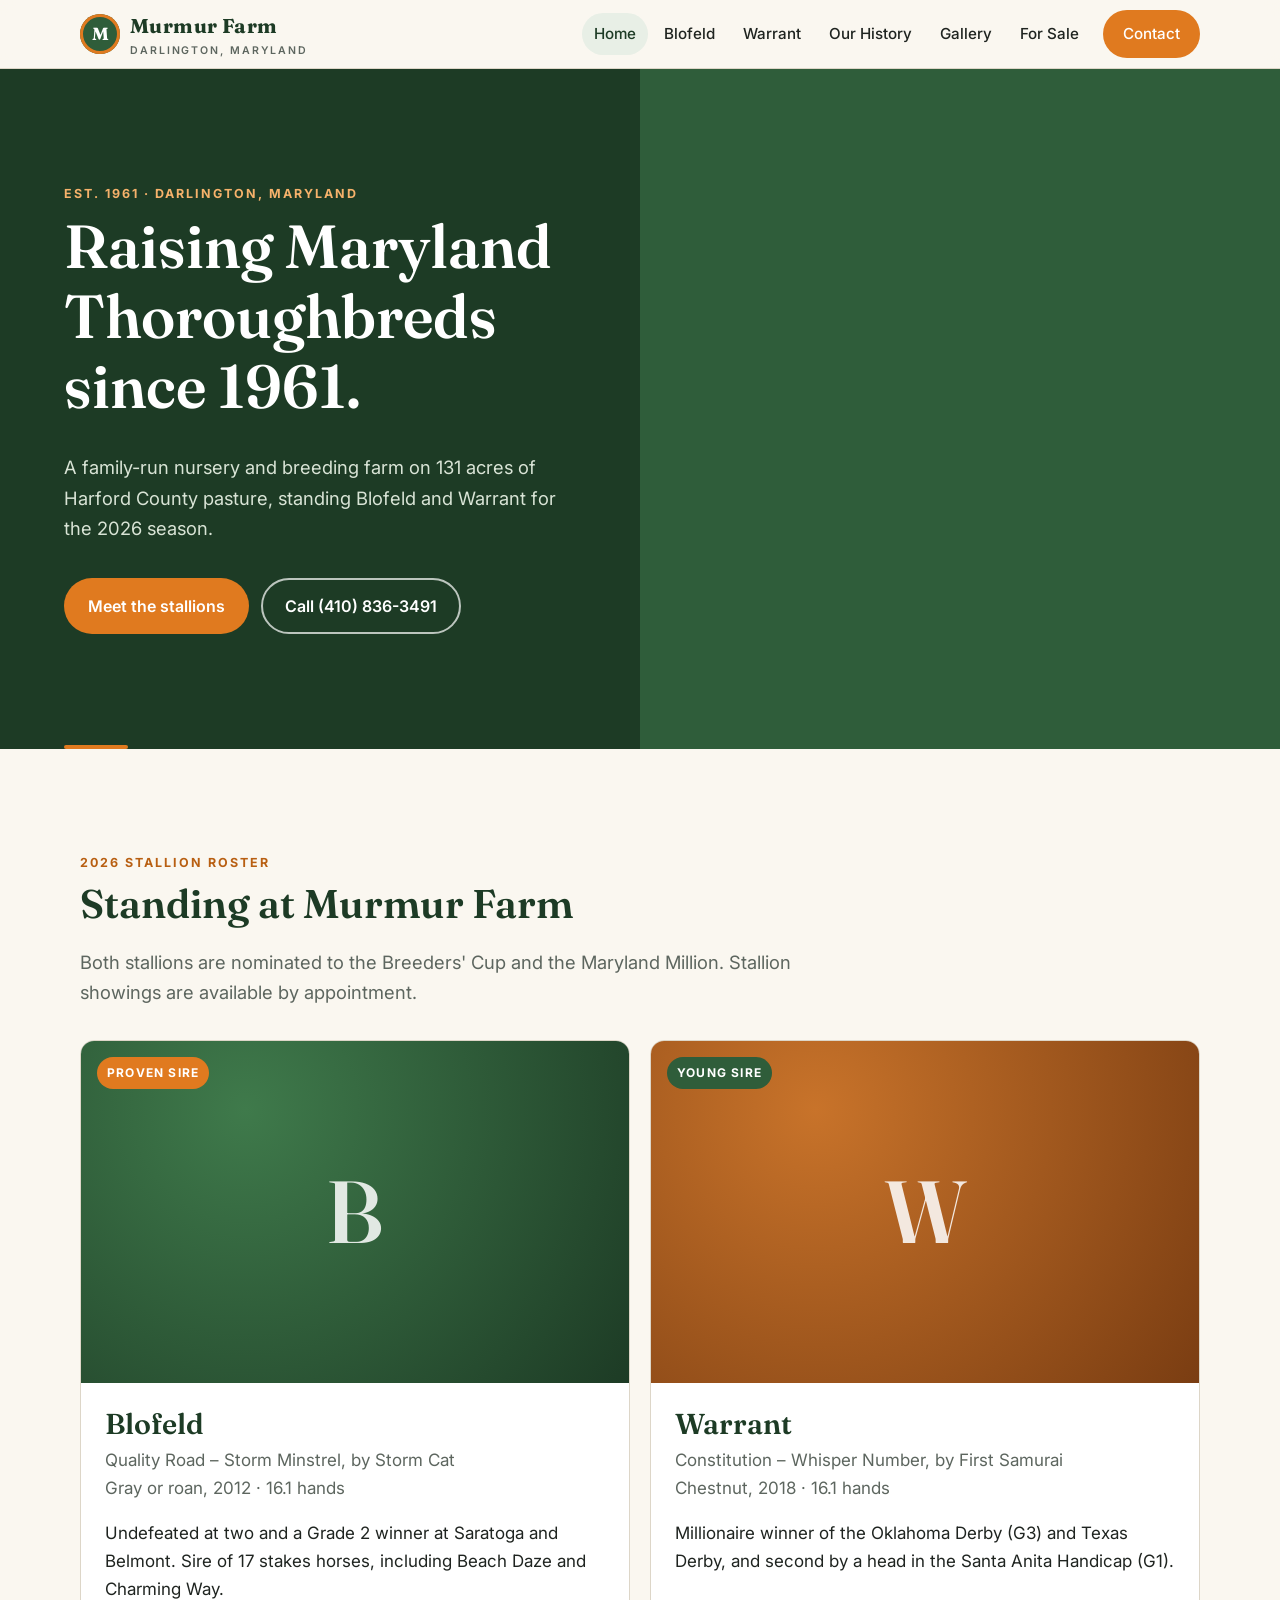
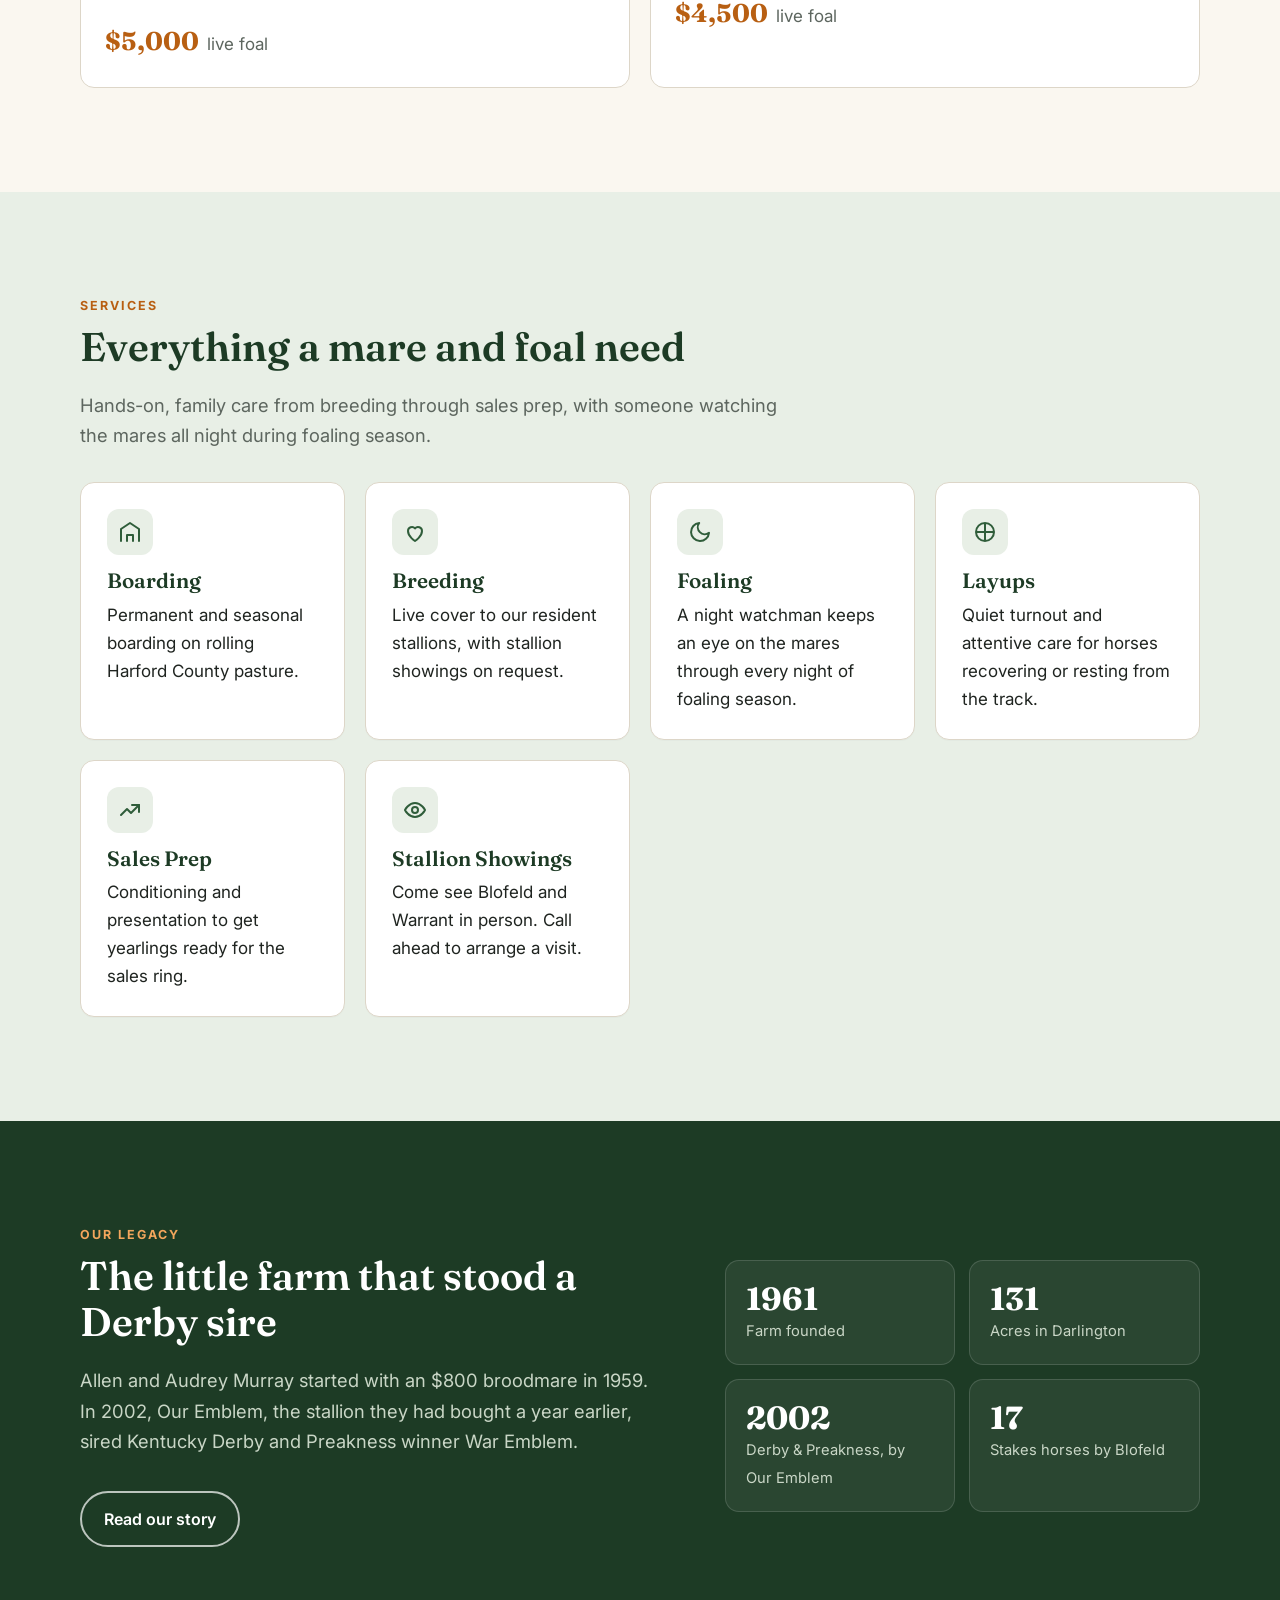
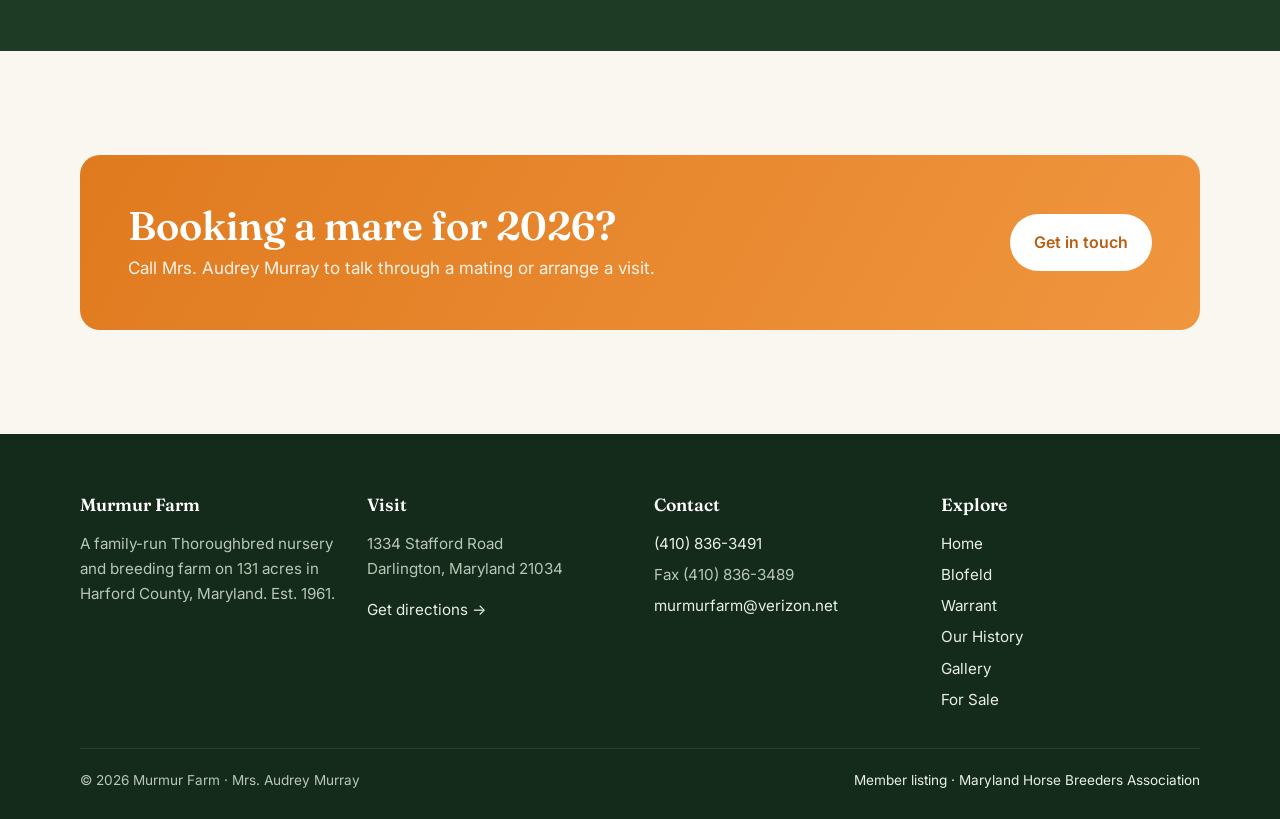
==== index.html @ 0f4439a6 "Move hero text off the photo for readability Photo and headline now sit side by side on desktop and " ====
<!doctype html>
<html lang="en">
<head>
  <meta charset="utf-8">
  <meta name="viewport" content="width=device-width, initial-scale=1">
  <title>Murmur Farm · Thoroughbred Breeding in Darlington, Maryland</title>
  <meta name="description" content="Murmur Farm is a family-run Thoroughbred nursery and breeding farm on 131 acres in Darlington, Maryland, standing Blofeld and Warrant for 2026.">
  <meta name="theme-color" content="#1d3b25">
  <link rel="preconnect" href="https://fonts.googleapis.com">
  <link rel="preconnect" href="https://fonts.gstatic.com" crossorigin>
  <link href="https://fonts.googleapis.com/css2?family=Fraunces:opsz,wght@9..144,500;9..144,600;9..144,700&family=Inter:wght@400;500;600;700&display=swap" rel="stylesheet">
  <link rel="stylesheet" href="assets/styles.css">
</head>
<body>
<header id="site-header"></header>

<main>
  <section class="hero">
    <div class="hero-media">
      <img class="hero-img" src="https://murmurfarm.com/Sign.jpg" alt="The Murmur Farm sign at the entrance on Stafford Road" onerror="this.remove()">
    </div>
    <div class="hero-text">
      <span class="eyebrow">Est. 1961 · Darlington, Maryland</span>
      <h1>Raising Maryland Thoroughbreds since 1961.</h1>
      <p>A family-run nursery and breeding farm on 131 acres of Harford County pasture, standing Blofeld and Warrant for the 2026 season.</p>
      <div class="btn-row mt-1">
        <a class="btn btn-primary" href="#stallions">Meet the stallions</a>
        <a class="btn btn-light" href="tel:+14108363491">Call (410) 836-3491</a>
      </div>
    </div>
  </section>

  <section class="section" id="stallions">
    <div class="wrap">
      <span class="eyebrow">2026 Stallion Roster</span>
      <h2>Standing at Murmur Farm</h2>
      <p class="lead">Both stallions are nominated to the Breeders' Cup and the Maryland Million. Stallion showings are available by appointment.</p>
      <div class="grid grid-2 mt-2">
        <a class="stallion-card reveal" href="blofeld.html">
          <div class="stallion-visual"><span class="tag">Proven sire</span><span class="initial">B</span></div>
          <div class="stallion-body">
            <h3>Blofeld</h3>
            <p class="pedigree">Quality Road – Storm Minstrel, by Storm Cat<br>Gray or roan, 2012 · 16.1 hands</p>
            <p>Undefeated at two and a Grade 2 winner at Saratoga and Belmont. Sire of 17 stakes horses, including Beach Daze and Charming Way.</p>
            <div class="fee"><strong>$5,000</strong><span class="muted">live foal</span></div>
          </div>
        </a>
        <a class="stallion-card reveal" href="warrant.html">
          <div class="stallion-visual chestnut"><span class="tag">Young sire</span><span class="initial">W</span></div>
          <div class="stallion-body">
            <h3>Warrant</h3>
            <p class="pedigree">Constitution – Whisper Number, by First Samurai<br>Chestnut, 2018 · 16.1 hands</p>
            <p>Millionaire winner of the Oklahoma Derby (G3) and Texas Derby, and second by a head in the Santa Anita Handicap (G1).</p>
            <div class="fee"><strong>$4,500</strong><span class="muted">live foal</span></div>
          </div>
        </a>
      </div>
    </div>
  </section>

  <section class="section alt">
    <div class="wrap">
      <span class="eyebrow">Services</span>
      <h2>Everything a mare and foal need</h2>
      <p class="lead">Hands-on, family care from breeding through sales prep, with someone watching the mares all night during foaling season.</p>
      <div class="grid grid-3 mt-2">
        <div class="card reveal">
          <div class="icon"><svg viewBox="0 0 24 24" fill="none" stroke="currentColor" stroke-width="2" stroke-linecap="round" stroke-linejoin="round"><path d="M3 21V9l9-6 9 6v12"/><path d="M9 21v-6h6v6"/></svg></div>
          <h3>Boarding</h3><p>Permanent and seasonal boarding on rolling Harford County pasture.</p>
        </div>
        <div class="card reveal">
          <div class="icon"><svg viewBox="0 0 24 24" fill="none" stroke="currentColor" stroke-width="2" stroke-linecap="round" stroke-linejoin="round"><path d="M12 21s-7-4.4-7-10a4 4 0 0 1 7-2.6A4 4 0 0 1 19 11c0 5.6-7 10-7 10z"/></svg></div>
          <h3>Breeding</h3><p>Live cover to our resident stallions, with stallion showings on request.</p>
        </div>
        <div class="card reveal">
          <div class="icon"><svg viewBox="0 0 24 24" fill="none" stroke="currentColor" stroke-width="2" stroke-linecap="round" stroke-linejoin="round"><path d="M21 12.8A9 9 0 1 1 11.2 3a7 7 0 0 0 9.8 9.8z"/></svg></div>
          <h3>Foaling</h3><p>A night watchman keeps an eye on the mares through every night of foaling season.</p>
        </div>
        <div class="card reveal">
          <div class="icon"><svg viewBox="0 0 24 24" fill="none" stroke="currentColor" stroke-width="2" stroke-linecap="round" stroke-linejoin="round"><path d="M4 12h16"/><path d="M12 4v16"/><circle cx="12" cy="12" r="9"/></svg></div>
          <h3>Layups</h3><p>Quiet turnout and attentive care for horses recovering or resting from the track.</p>
        </div>
        <div class="card reveal">
          <div class="icon"><svg viewBox="0 0 24 24" fill="none" stroke="currentColor" stroke-width="2" stroke-linecap="round" stroke-linejoin="round"><path d="M3 17l6-6 4 4 8-8"/><path d="M14 7h7v7"/></svg></div>
          <h3>Sales Prep</h3><p>Conditioning and presentation to get yearlings ready for the sales ring.</p>
        </div>
        <div class="card reveal">
          <div class="icon"><svg viewBox="0 0 24 24" fill="none" stroke="currentColor" stroke-width="2" stroke-linecap="round" stroke-linejoin="round"><path d="M2 12s3.5-7 10-7 10 7 10 7-3.5 7-10 7S2 12 2 12z"/><circle cx="12" cy="12" r="3"/></svg></div>
          <h3>Stallion Showings</h3><p>Come see Blofeld and Warrant in person. Call ahead to arrange a visit.</p>
        </div>
      </div>
    </div>
  </section>

  <section class="section dark">
    <div class="wrap split">
      <div>
        <span class="eyebrow">Our Legacy</span>
        <h2>The little farm that stood a Derby sire</h2>
        <p class="lead">Allen and Audrey Murray started with an $800 broodmare in 1959. In 2002, Our Emblem, the stallion they had bought a year earlier, sired Kentucky Derby and Preakness winner War Emblem.</p>
        <a class="btn btn-light mt-1" href="history.html">Read our story</a>
      </div>
      <div class="stats">
        <div class="stat"><strong>1961</strong><span>Farm founded</span></div>
        <div class="stat"><strong>131</strong><span>Acres in Darlington</span></div>
        <div class="stat"><strong>2002</strong><span>Derby &amp; Preakness, by Our Emblem</span></div>
        <div class="stat"><strong>17</strong><span>Stakes horses by Blofeld</span></div>
      </div>
    </div>
  </section>

  <section class="section">
    <div class="wrap">
      <div class="cta">
        <div>
          <h2>Booking a mare for 2026?</h2>
          <p>Call Mrs. Audrey Murray to talk through a mating or arrange a visit.</p>
        </div>
        <a class="btn" href="contact.html">Get in touch</a>
      </div>
    </div>
  </section>
</main>

<footer id="site-footer"></footer>
<script src="assets/site.js"></script>
</body>
</html>
---- assets/styles.css ----
/* Murmur Farm — brand tokens. Adjust these two to match the logo exactly. */
:root {
  --green: #2f5d3a;
  --green-deep: #1d3b25;
  --green-soft: #e8efe6;
  --orange: #e07a1f;
  --orange-deep: #b85f12;
  --cream: #faf7f0;
  --ink: #1f2420;
  --muted: #5d665f;
  --line: #ddd6c8;
  --card: #ffffff;
  --radius: 14px;
  --shadow: 0 10px 30px rgba(29, 59, 37, 0.10);
  --serif: "Fraunces", Georgia, "Times New Roman", serif;
  --sans: "Inter", system-ui, -apple-system, "Segoe UI", Roboto, sans-serif;
}

*, *::before, *::after { box-sizing: border-box; }
html { scroll-behavior: smooth; -webkit-text-size-adjust: 100%; }
body {
  margin: 0;
  font-family: var(--sans);
  color: var(--ink);
  background: var(--cream);
  line-height: 1.65;
  font-size: 17px;
}
img { max-width: 100%; display: block; }
a { color: var(--green); }
a:hover { color: var(--orange-deep); }
h1, h2, h3 { font-family: var(--serif); line-height: 1.15; color: var(--green-deep); margin: 0 0 .5em; font-weight: 600; }
h1 { font-size: clamp(2.2rem, 6vw, 3.8rem); }
h2 { font-size: clamp(1.7rem, 4vw, 2.5rem); }
h3 { font-size: 1.3rem; }
p { margin: 0 0 1em; }

.wrap { width: min(1120px, 100% - 32px); margin-inline: auto; }
.eyebrow {
  font-size: .78rem; letter-spacing: .16em; text-transform: uppercase;
  color: var(--orange-deep); font-weight: 700; margin-bottom: .6em; display: block;
}
.section { padding: clamp(56px, 9vw, 104px) 0; }
.section.alt { background: var(--green-soft); }
.section.dark { background: var(--green-deep); color: #eef3ec; }
.section.dark h2, .section.dark h3 { color: #fff; }
.section.dark .eyebrow { color: #f3a65c; }
.lead { font-size: 1.15rem; color: var(--muted); max-width: 60ch; }
.section.dark .lead { color: #c9d6c6; }

/* Header */
.site-header {
  position: sticky; top: 0; z-index: 50;
  background: rgba(250, 247, 240, .94);
  backdrop-filter: blur(8px); -webkit-backdrop-filter: blur(8px);
  border-bottom: 1px solid var(--line);
}
.site-header .wrap { display: flex; align-items: center; justify-content: space-between; height: 68px; }
.brand { display: flex; align-items: center; gap: 10px; text-decoration: none; color: var(--green-deep); }
.brand-mark {
  width: 40px; height: 40px; border-radius: 50%;
  background: var(--green); color: #fff; display: grid; place-items: center;
  font-family: var(--serif); font-weight: 700; font-size: 1.1rem;
  box-shadow: inset 0 0 0 3px var(--orange);
}
.brand-name { font-family: var(--serif); font-weight: 700; font-size: 1.25rem; letter-spacing: .02em; }
.brand-name small { display: block; font-family: var(--sans); font-size: .66rem; letter-spacing: .18em; text-transform: uppercase; color: var(--muted); font-weight: 600; }
.nav { display: flex; gap: 4px; align-items: center; }
.nav a {
  text-decoration: none; color: var(--ink); font-weight: 500; font-size: .95rem;
  padding: 8px 12px; border-radius: 999px;
}
.nav a:hover { background: var(--green-soft); color: var(--green-deep); }
.nav a[aria-current="page"] { color: var(--green-deep); background: var(--green-soft); }
.nav .btn { margin-left: 8px; }
.menu-toggle {
  display: none; background: none; border: 1px solid var(--line); border-radius: 10px;
  width: 44px; height: 44px; cursor: pointer; color: var(--green-deep);
}
.menu-toggle svg { width: 22px; height: 22px; }

@media (max-width: 900px) {
  .menu-toggle { display: grid; place-items: center; }
  .nav {
    position: fixed; inset: 68px 0 auto 0; flex-direction: column; align-items: stretch;
    background: var(--cream); padding: 12px 16px 24px; gap: 2px;
    border-bottom: 1px solid var(--line); box-shadow: var(--shadow);
    transform: translateY(-120%); transition: transform .25s ease; visibility: hidden;
  }
  .nav.open { transform: none; visibility: visible; }
  .nav a { padding: 14px 12px; border-radius: 10px; font-size: 1.05rem; }
  .nav .btn { margin: 10px 0 0; text-align: center; }
}

/* Buttons */
.btn {
  display: inline-flex; align-items: center; justify-content: center; gap: 8px;
  padding: 13px 22px; border-radius: 999px; font-weight: 600; text-decoration: none;
  border: 2px solid transparent; transition: transform .15s ease, background .15s ease;
  font-size: 1rem; min-height: 48px;
}
.btn:hover { transform: translateY(-1px); }
.btn-primary { background: var(--orange); color: #fff; }
.btn-primary:hover { background: var(--orange-deep); color: #fff; }
.btn-ghost { border-color: currentColor; color: var(--green-deep); }
.btn-light { border-color: rgba(255,255,255,.7); color: #fff; }
.btn-light:hover { background: rgba(255,255,255,.12); color: #fff; }
.nav .btn-primary { color: #fff; padding: 9px 18px; min-height: 0; }
.btn-row { display: flex; flex-wrap: wrap; gap: 12px; }

/* Hero */
/* Photo and text sit side by side on desktop, stacked on phones,
   so the words never sit on top of the picture. */
.hero {
  color: #fff; background: var(--green-deep);
  display: grid; grid-template-columns: 1fr 1fr; min-height: min(78vh, 680px);
}
.hero-media { position: relative; overflow: hidden; background: var(--green); order: 2; }
.hero-img { position: absolute; inset: 0; width: 100%; height: 100%; object-fit: cover; object-position: 50% 45%; }
.hero-text {
  order: 1; display: flex; flex-direction: column; justify-content: center;
  padding: 64px clamp(24px, 5vw, 72px); position: relative;
}
.hero-text::after {
  content: ""; position: absolute; left: clamp(24px, 5vw, 72px); bottom: 0;
  width: 64px; height: 4px; background: var(--orange); border-radius: 2px;
}
.hero h1 { color: #fff; max-width: 14ch; }
.hero p { font-size: 1.15rem; max-width: 46ch; color: #d9e4d6; }
.hero .eyebrow { color: #f6b26b; }
@media (max-width: 820px) {
  .hero { grid-template-columns: 1fr; min-height: 0; }
  .hero-media { order: 0; aspect-ratio: 4 / 3; }
  .hero-text { padding: 36px 16px 48px; }
  .hero-text::after { display: none; }
  .hero h1 { font-size: clamp(2rem, 9vw, 2.6rem); }
  .hero .btn-row .btn { flex: 1 1 100%; }
}
.page-hero { background: var(--green-deep); color: #fff; padding: 72px 0 56px; position: relative; overflow: hidden; }
.page-hero::before {
  content: ""; position: absolute; right: -80px; top: -80px; width: 320px; height: 320px;
  border-radius: 50%; border: 40px solid rgba(224,122,31,.18);
}
.page-hero h1 { color: #fff; }
.page-hero p { color: #c9d6c6; max-width: 60ch; font-size: 1.1rem; }
.page-hero .eyebrow { color: #f6b26b; }

/* Grids & cards */
.grid { display: grid; gap: 20px; }
.grid-2 { grid-template-columns: repeat(auto-fit, minmax(300px, 1fr)); }
.grid-3 { grid-template-columns: repeat(auto-fit, minmax(240px, 1fr)); }
.card {
  background: var(--card); border: 1px solid var(--line); border-radius: var(--radius);
  padding: 26px; box-shadow: 0 1px 0 rgba(0,0,0,.02);
}
.card h3 { margin-bottom: .35em; }
.card p:last-child { margin-bottom: 0; }
.icon {
  width: 46px; height: 46px; border-radius: 12px; background: var(--green-soft);
  color: var(--green); display: grid; place-items: center; margin-bottom: 14px;
}
.icon svg { width: 24px; height: 24px; }

.split { display: grid; gap: clamp(28px, 5vw, 64px); grid-template-columns: 1.1fr .9fr; align-items: center; }
@media (max-width: 820px) { .split { grid-template-columns: 1fr; } }
.photo {
  border-radius: var(--radius); overflow: hidden; box-shadow: var(--shadow);
  background: linear-gradient(135deg, var(--green), var(--green-deep)); aspect-ratio: 4 / 3;
}
.photo img { width: 100%; height: 100%; object-fit: cover; }

/* Stallion cards */
.stallion-card {
  display: flex; flex-direction: column; background: var(--card); border-radius: var(--radius);
  overflow: hidden; border: 1px solid var(--line); text-decoration: none; color: inherit;
  transition: transform .2s ease, box-shadow .2s ease;
}
.stallion-card:hover { transform: translateY(-3px); box-shadow: var(--shadow); color: inherit; }
.stallion-visual {
  aspect-ratio: 16 / 10; position: relative; display: grid; place-items: center;
  background: radial-gradient(circle at 30% 20%, #3f7a4b, var(--green-deep));
  color: rgba(255,255,255,.95);
}
.stallion-visual.chestnut { background: radial-gradient(circle at 30% 20%, #c8732a, #7a3d12); }
.stallion-visual .initial { font-family: var(--serif); font-size: 5.5rem; font-weight: 600; opacity: .9; }
.stallion-visual .tag {
  position: absolute; left: 16px; top: 16px; background: var(--orange); color: #fff;
  font-size: .75rem; font-weight: 700; letter-spacing: .1em; text-transform: uppercase;
  padding: 6px 10px; border-radius: 999px;
}
.stallion-visual.chestnut .tag { background: var(--green); }
.stallion-body { padding: 24px; }
.stallion-body h3 { font-size: 1.8rem; margin-bottom: .2em; }
.pedigree { color: var(--muted); margin-bottom: 1em; }
.fee { display: flex; align-items: baseline; gap: 8px; margin-top: auto; }
.fee strong { font-family: var(--serif); font-size: 1.6rem; color: var(--orange-deep); }

/* Stats */
.stats { display: grid; grid-template-columns: repeat(auto-fit, minmax(150px, 1fr)); gap: 14px; }
.stat {
  background: var(--card); border: 1px solid var(--line); border-radius: var(--radius); padding: 20px;
}
.stat strong { display: block; font-family: var(--serif); font-size: 2rem; color: var(--green-deep); line-height: 1.1; }
.stat span { color: var(--muted); font-size: .92rem; }
.section.dark .stat { background: rgba(255,255,255,.06); border-color: rgba(255,255,255,.14); }
.section.dark .stat strong { color: #fff; }
.section.dark .stat span { color: #c9d6c6; }

/* Fact table */
.facts { width: 100%; border-collapse: collapse; background: var(--card); border-radius: var(--radius); overflow: hidden; border: 1px solid var(--line); }
.facts th, .facts td { text-align: left; padding: 14px 18px; border-bottom: 1px solid var(--line); vertical-align: top; }
.facts tr:last-child th, .facts tr:last-child td { border-bottom: 0; }
.facts th { width: 38%; color: var(--muted); font-weight: 600; font-size: .92rem; }

.pill-list { display: flex; flex-wrap: wrap; gap: 8px; padding: 0; margin: 0; list-style: none; }
.pill-list li {
  background: var(--card); border: 1px solid var(--line); border-radius: 999px;
  padding: 7px 14px; font-weight: 600; font-size: .95rem;
}
.pill-list li small { color: var(--muted); font-weight: 500; }

.prose { max-width: 70ch; }
.prose h2 { margin-top: 1.6em; }
.prose ul { padding-left: 1.2em; }
.prose li { margin-bottom: .4em; }

/* Timeline */
.timeline { list-style: none; margin: 0; padding: 0; position: relative; }
.timeline::before { content: ""; position: absolute; left: 11px; top: 6px; bottom: 6px; width: 2px; background: var(--line); }
.timeline li { position: relative; padding: 0 0 32px 44px; }
.timeline li::before {
  content: ""; position: absolute; left: 3px; top: 6px; width: 18px; height: 18px; border-radius: 50%;
  background: var(--cream); border: 4px solid var(--orange);
}
.timeline .year { font-family: var(--serif); font-size: 1.4rem; font-weight: 600; color: var(--green-deep); display: block; }

/* Callout */
.callout {
  background: var(--card); border-left: 5px solid var(--orange); border-radius: 0 var(--radius) var(--radius) 0;
  padding: 22px 24px; box-shadow: var(--shadow);
}
.quote { font-family: var(--serif); font-size: 1.35rem; line-height: 1.45; color: var(--green-deep); }

/* Gallery */
.gallery { display: grid; gap: 12px; grid-template-columns: repeat(auto-fill, minmax(220px, 1fr)); }
.gallery figure { margin: 0; border-radius: 12px; overflow: hidden; background: var(--green-soft); position: relative; aspect-ratio: 1; cursor: zoom-in; }
.gallery img { width: 100%; height: 100%; object-fit: cover; transition: transform .4s ease; }
.gallery figure:hover img { transform: scale(1.04); }
.gallery figcaption {
  position: absolute; inset: auto 0 0 0; padding: 22px 12px 10px; color: #fff; font-size: .88rem;
  background: linear-gradient(transparent, rgba(0,0,0,.65));
}
.gallery .placeholder {
  cursor: default; display: grid; place-items: center; text-align: center; padding: 18px;
  border: 2px dashed #b9c8b4; color: var(--muted); font-size: .92rem; background: transparent;
}
.lightbox {
  position: fixed; inset: 0; background: rgba(10,18,12,.92); display: none; z-index: 100;
  align-items: center; justify-content: center; padding: 16px;
}
.lightbox.open { display: flex; }
.lightbox img { max-height: 86vh; border-radius: 8px; }
.lightbox button {
  position: absolute; top: 14px; right: 14px; width: 48px; height: 48px; border-radius: 50%;
  border: 0; background: rgba(255,255,255,.15); color: #fff; font-size: 1.6rem; cursor: pointer;
}

/* Empty state */
.empty {
  text-align: center; padding: 56px 24px; background: var(--card); border: 1px solid var(--line);
  border-radius: var(--radius); max-width: 680px; margin-inline: auto;
}
.empty .icon { margin-inline: auto; width: 64px; height: 64px; border-radius: 50%; }

/* Contact */
.contact-list { list-style: none; padding: 0; margin: 0; display: grid; gap: 14px; }
.contact-list > li > a, .contact-list > li > div {
  display: flex; gap: 14px; align-items: center; text-decoration: none; color: inherit;
  background: var(--card); border: 1px solid var(--line); border-radius: var(--radius); padding: 18px;
}
.contact-list a:hover { border-color: var(--green); color: inherit; }
.contact-list .icon { margin: 0; flex: none; color: var(--green); font-size: inherit; }
.contact-list strong { display: block; }
.contact-list span { color: var(--muted); font-size: .95rem; }
.map { border: 0; width: 100%; aspect-ratio: 4 / 3; border-radius: var(--radius); box-shadow: var(--shadow); background: var(--green-soft); }

/* News list */
.news { list-style: none; padding: 0; margin: 0; display: grid; gap: 12px; }
.news a {
  display: block; text-decoration: none; color: inherit; background: var(--card);
  border: 1px solid var(--line); border-radius: 12px; padding: 16px 18px;
}
.news a:hover { border-color: var(--orange); color: inherit; }
.news small { color: var(--orange-deep); font-weight: 700; letter-spacing: .06em; text-transform: uppercase; font-size: .72rem; }
.news strong { display: block; color: var(--green-deep); }

/* CTA band */
.cta {
  background: linear-gradient(120deg, var(--orange), #f0963f); color: #fff; border-radius: 20px;
  padding: clamp(28px, 5vw, 48px); display: flex; flex-wrap: wrap; gap: 20px; align-items: center; justify-content: space-between;
}
.cta h2 { color: #fff; margin: 0; }
.cta p { margin: .3em 0 0; color: #fff4ea; }
.cta .btn { background: #fff; color: var(--orange-deep); }

/* Footer */
.site-footer { background: #142a1a; color: #b9c7b6; padding: 56px 0 28px; font-size: .95rem; }
.site-footer a { color: #e9efe7; text-decoration: none; }
.site-footer a:hover { color: #f6b26b; }
.footer-grid { display: grid; gap: 28px; grid-template-columns: repeat(auto-fit, minmax(200px, 1fr)); margin-bottom: 36px; }
.site-footer h4 { color: #fff; font-family: var(--serif); font-size: 1.1rem; margin: 0 0 12px; font-weight: 600; }
.site-footer ul { list-style: none; padding: 0; margin: 0; display: grid; gap: 6px; }
.footer-bottom { border-top: 1px solid rgba(255,255,255,.1); padding-top: 20px; display: flex; flex-wrap: wrap; gap: 10px; justify-content: space-between; font-size: .85rem; }

.mt-1 { margin-top: 16px; } .mt-2 { margin-top: 32px; } .mt-3 { margin-top: 48px; }
.center { text-align: center; } .center .lead { margin-inline: auto; }
.muted { color: var(--muted); }
.reveal { opacity: 0; transform: translateY(14px); transition: opacity .6s ease, transform .6s ease; }
.reveal.in { opacity: 1; transform: none; }
@media (prefers-reduced-motion: reduce) { .reveal { opacity: 1; transform: none; } * { transition: none !important; } }

/* Monogram shown behind stallion photos until a real photo loads */
.photo { position: relative; display: grid; place-items: center; }
.photo[data-initial]::before {
  content: attr(data-initial); font-family: var(--serif); font-size: 7rem; font-weight: 600;
  color: rgba(255,255,255,.85); grid-area: 1 / 1;
}
.photo.chestnut { background: linear-gradient(135deg, #c8732a, #7a3d12); }
.photo img { grid-area: 1 / 1; position: relative; }
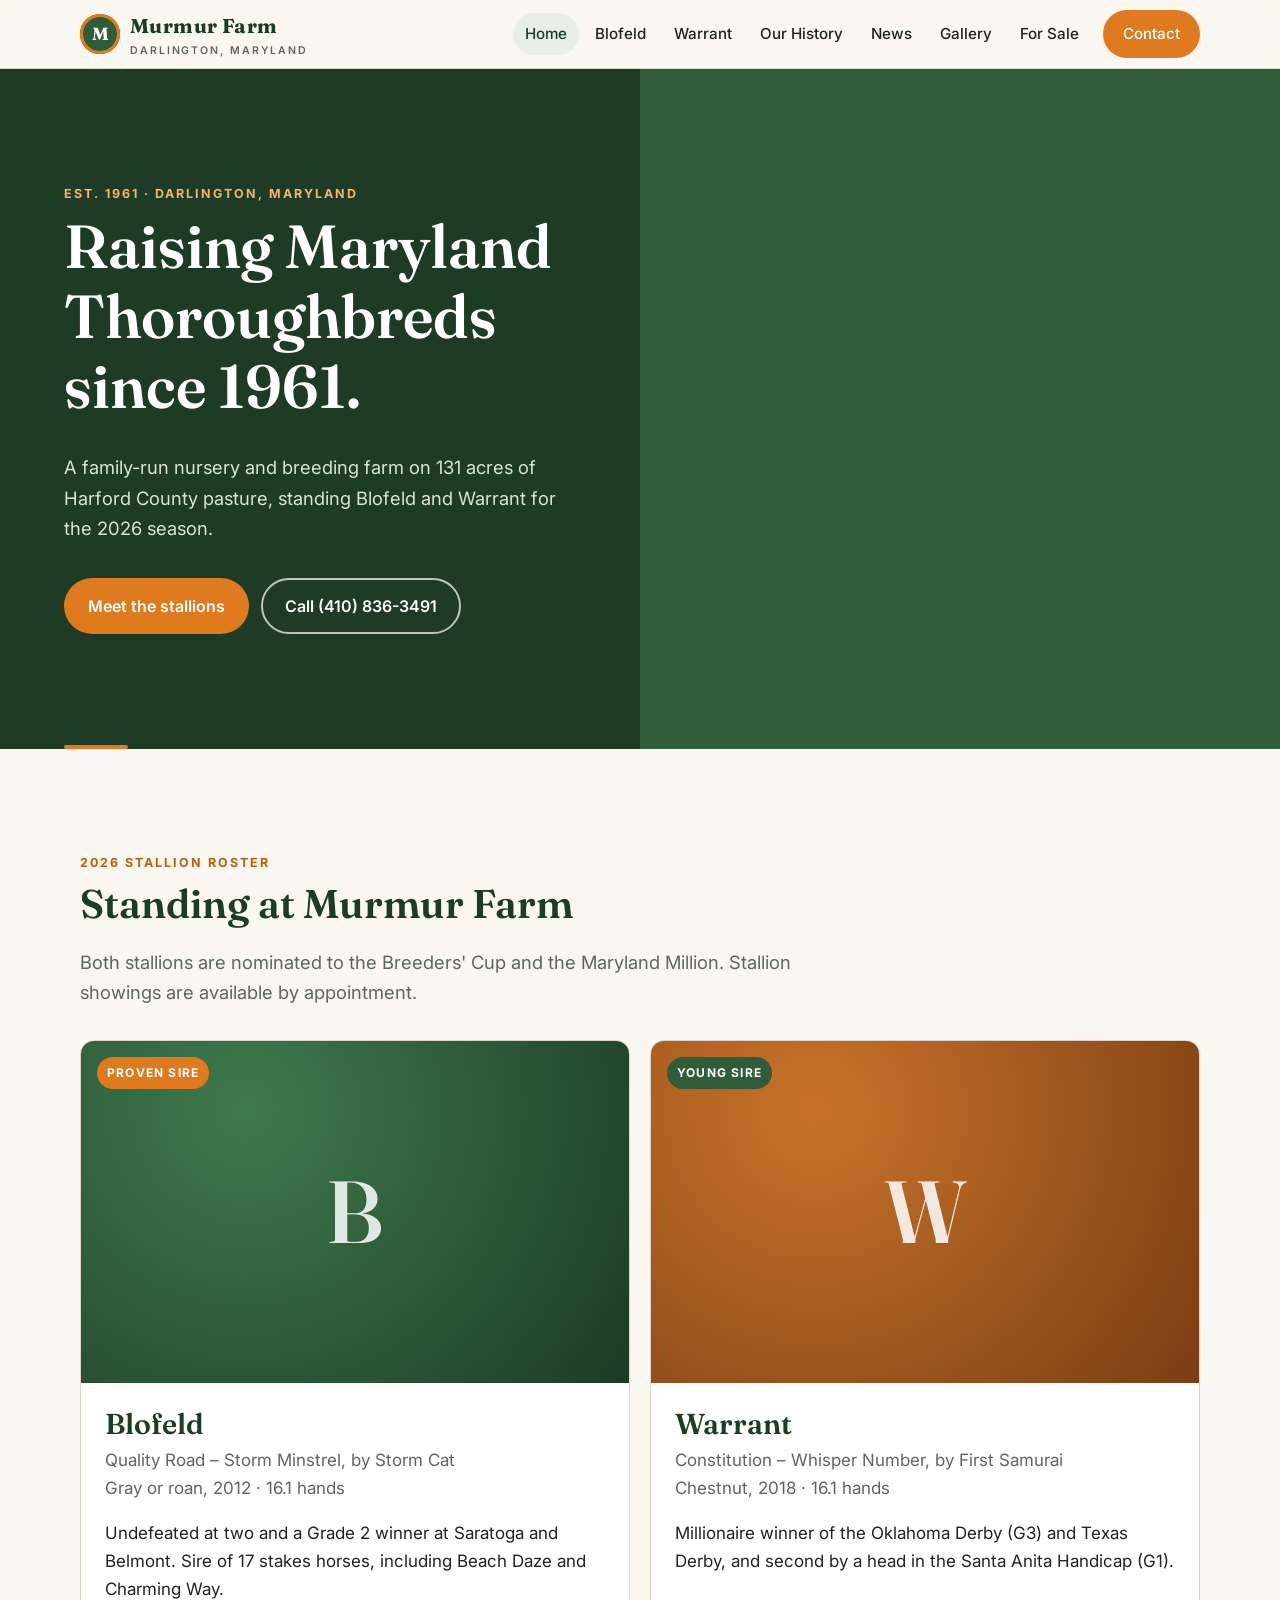
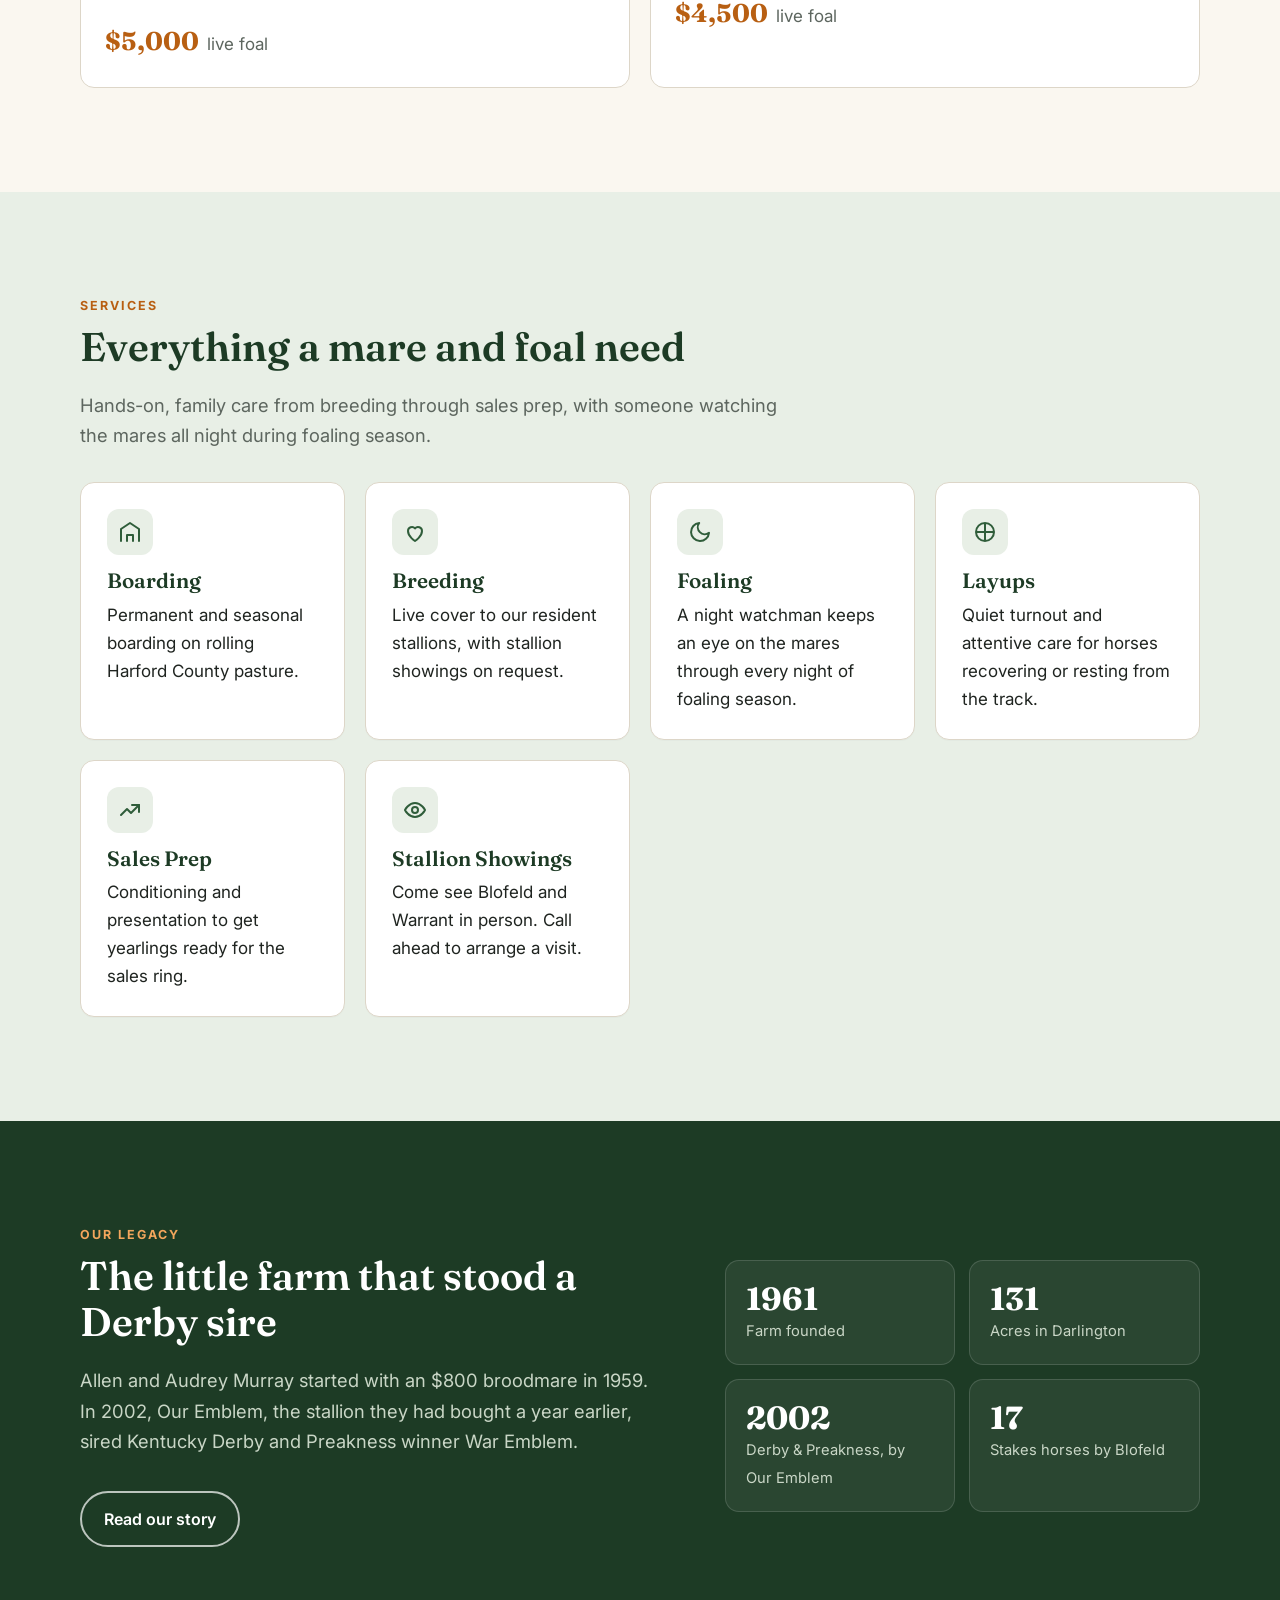
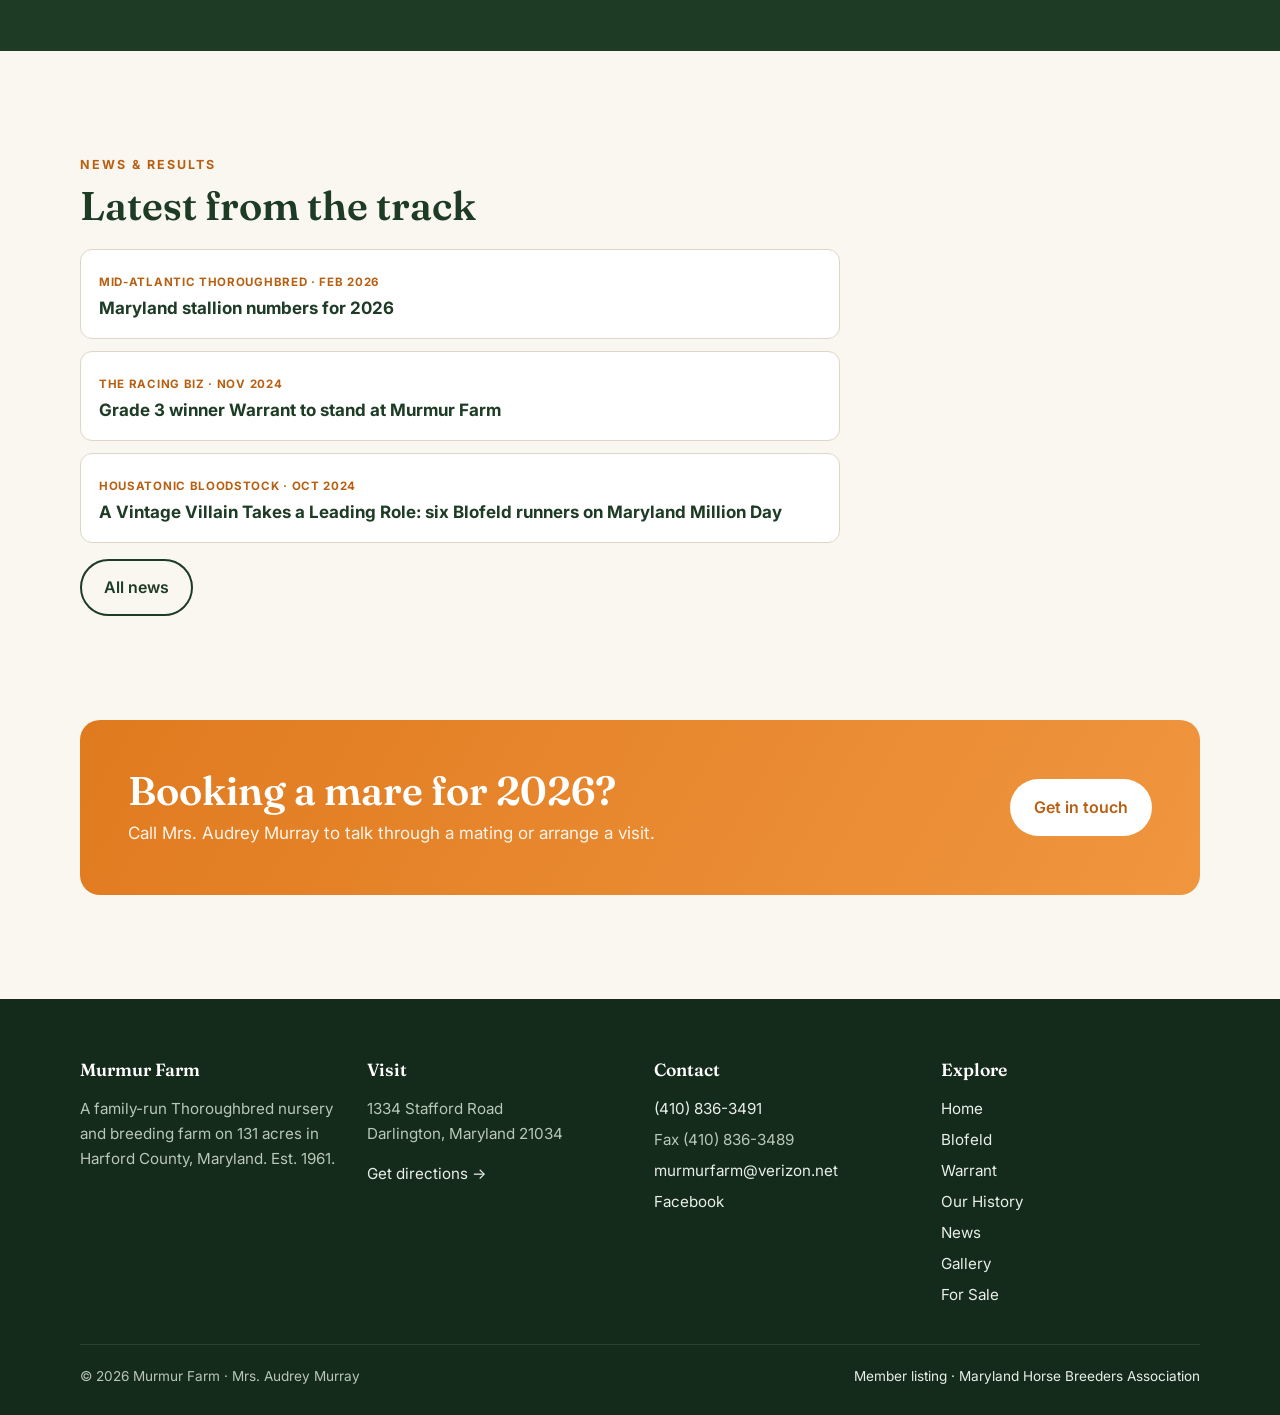
==== commit a5226b99: "Add link previews, Equineline, Facebook and auto-updating news - Link preview image (the farm sign) " ====
--- a/index.html
+++ b/index.html
@@ -5,6 +5,15 @@
   <meta name="viewport" content="width=device-width, initial-scale=1">
   <title>Murmur Farm · Thoroughbred Breeding in Darlington, Maryland</title>
   <meta name="description" content="Murmur Farm is a family-run Thoroughbred nursery and breeding farm on 131 acres in Darlington, Maryland, standing Blofeld and Warrant for 2026.">
+  <meta property="og:type" content="website">
+  <meta property="og:site_name" content="Murmur Farm">
+  <meta property="og:title" content="Murmur Farm · Thoroughbred Breeding in Darlington, Maryland">
+  <meta property="og:description" content="Murmur Farm is a family-run Thoroughbred nursery and breeding farm on 131 acres in Darlington, Maryland, standing Blofeld and Warrant for 2026.">
+  <meta property="og:url" content="https://smurray88.github.io/Murmur-Farm/">
+  <meta property="og:image" content="https://murmurfarm.com/Sign.jpg">
+  <meta property="og:image:alt" content="The Murmur Farm sign at the entrance on Stafford Road">
+  <meta name="twitter:card" content="summary_large_image">
+  <meta name="twitter:image" content="https://murmurfarm.com/Sign.jpg">
   <meta name="theme-color" content="#1d3b25">
   <link rel="preconnect" href="https://fonts.googleapis.com">
   <link rel="preconnect" href="https://fonts.gstatic.com" crossorigin>
@@ -111,6 +120,15 @@
 
   <section class="section">
     <div class="wrap">
+      <span class="eyebrow">News &amp; Results</span>
+      <h2>Latest from the track</h2>
+      <ul class="news mt-1" data-news="3" style="max-width:760px"></ul>
+      <a class="btn btn-ghost mt-1" href="news.html">All news</a>
+    </div>
+  </section>
+
+  <section class="section" style="padding-top:0">
+    <div class="wrap">
       <div class="cta">
         <div>
           <h2>Booking a mare for 2026?</h2>
--- a/assets/styles.css
+++ b/assets/styles.css
@@ -79,7 +79,7 @@
 }
 .menu-toggle svg { width: 22px; height: 22px; }
 
-@media (max-width: 900px) {
+@media (max-width: 1080px) {
   .menu-toggle { display: grid; place-items: center; }
   .nav {
     position: fixed; inset: 68px 0 auto 0; flex-direction: column; align-items: stretch;
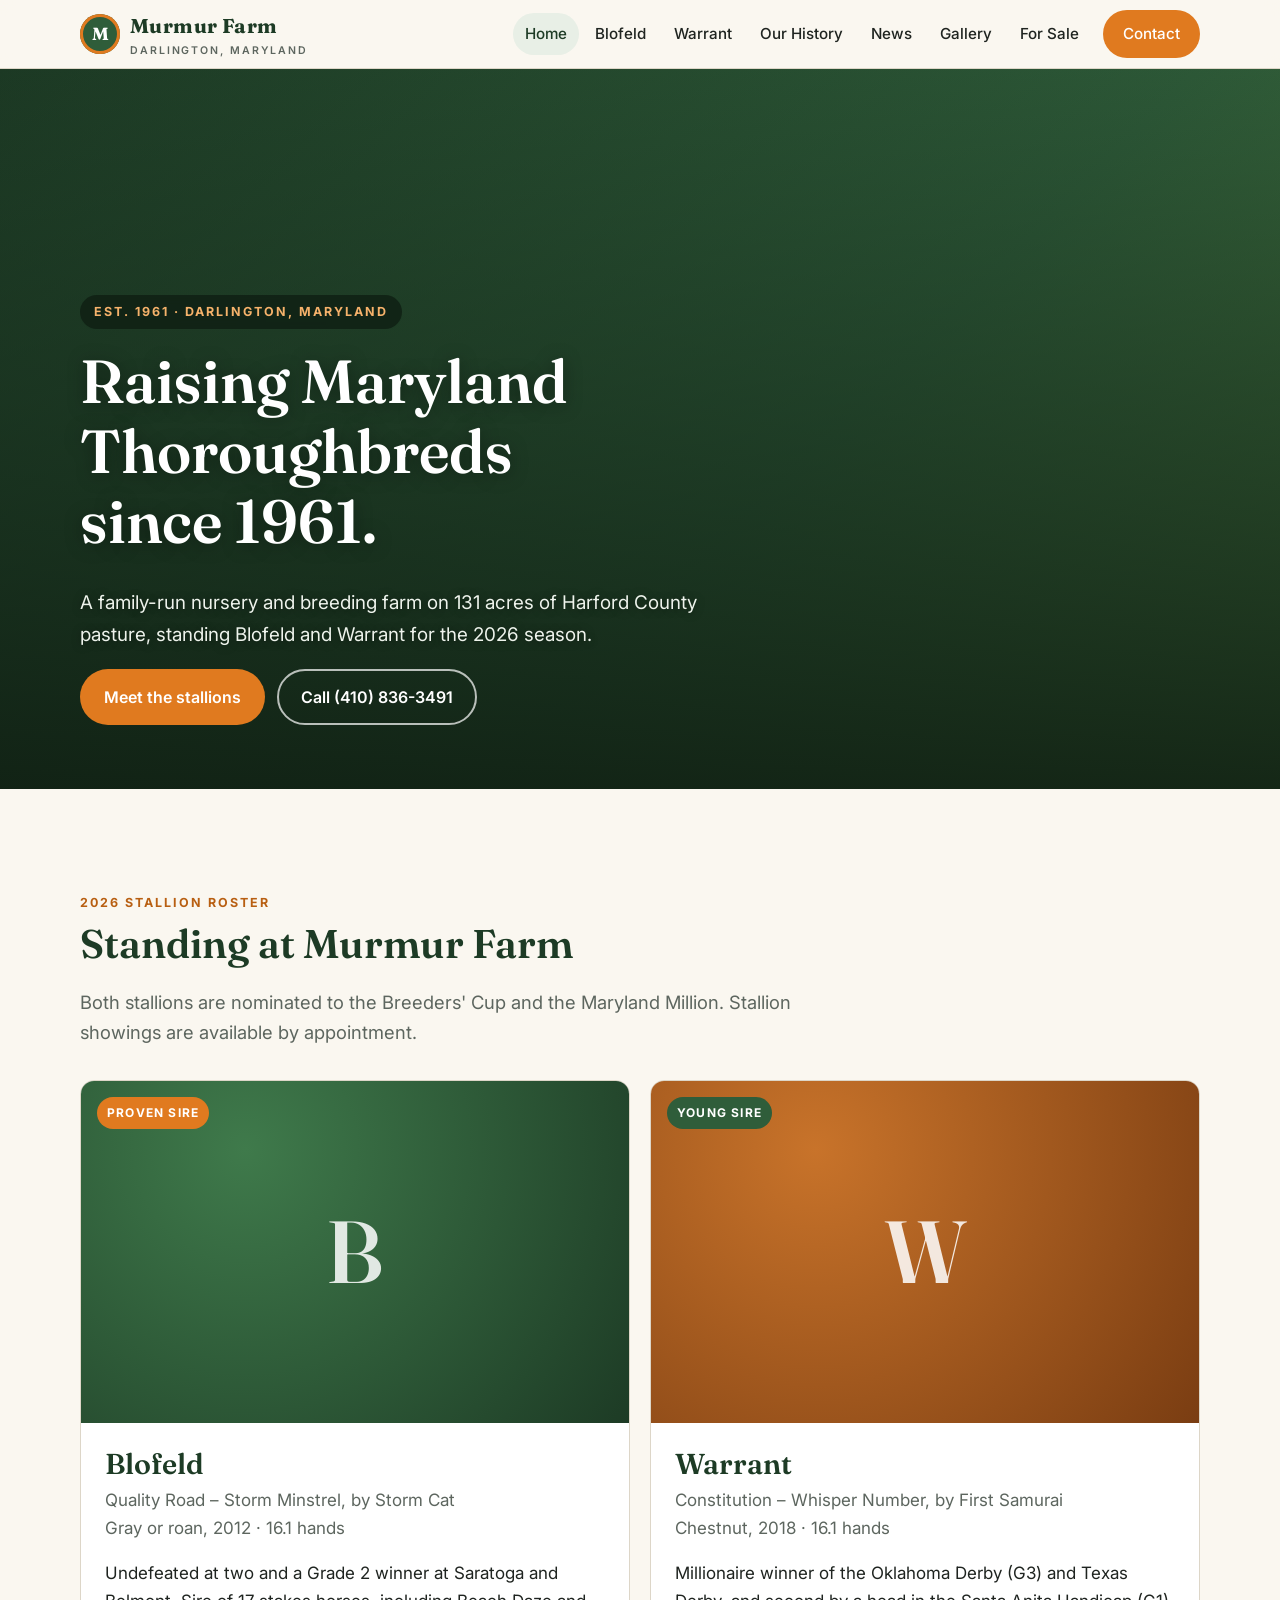
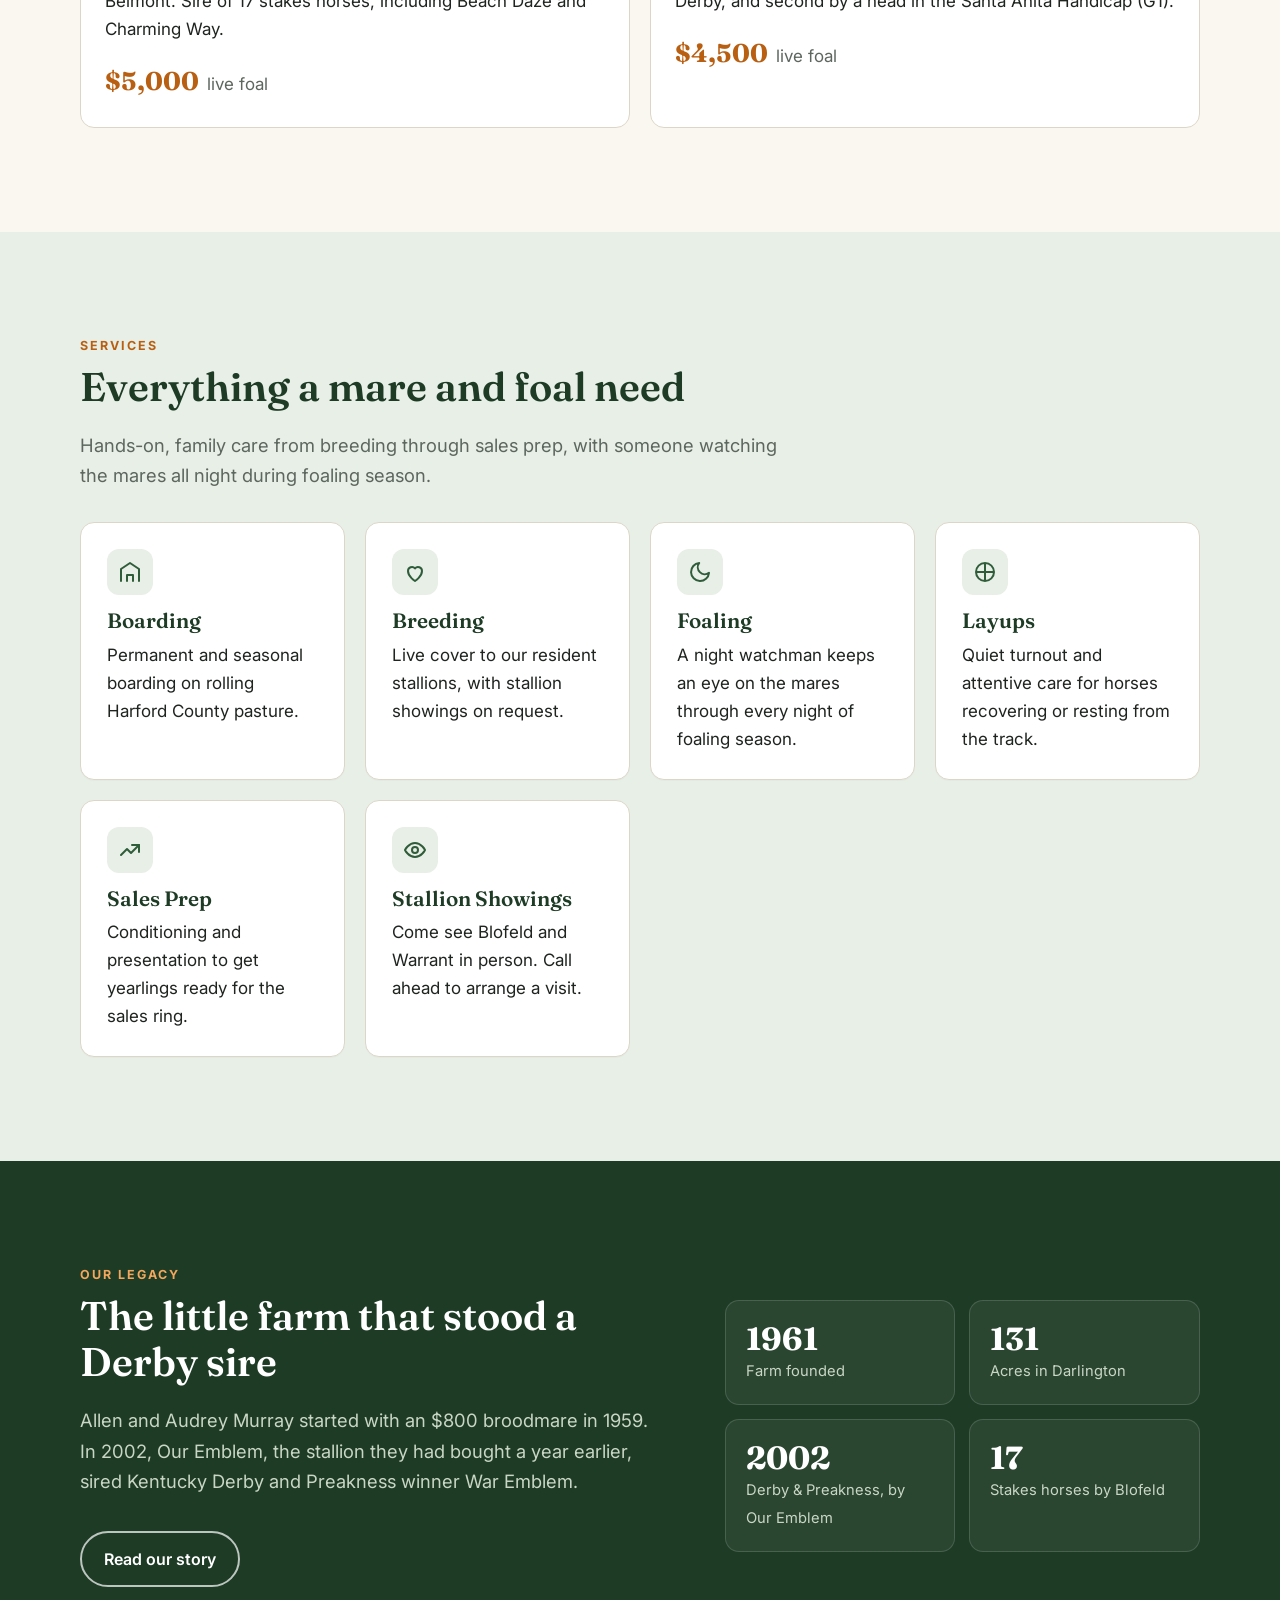
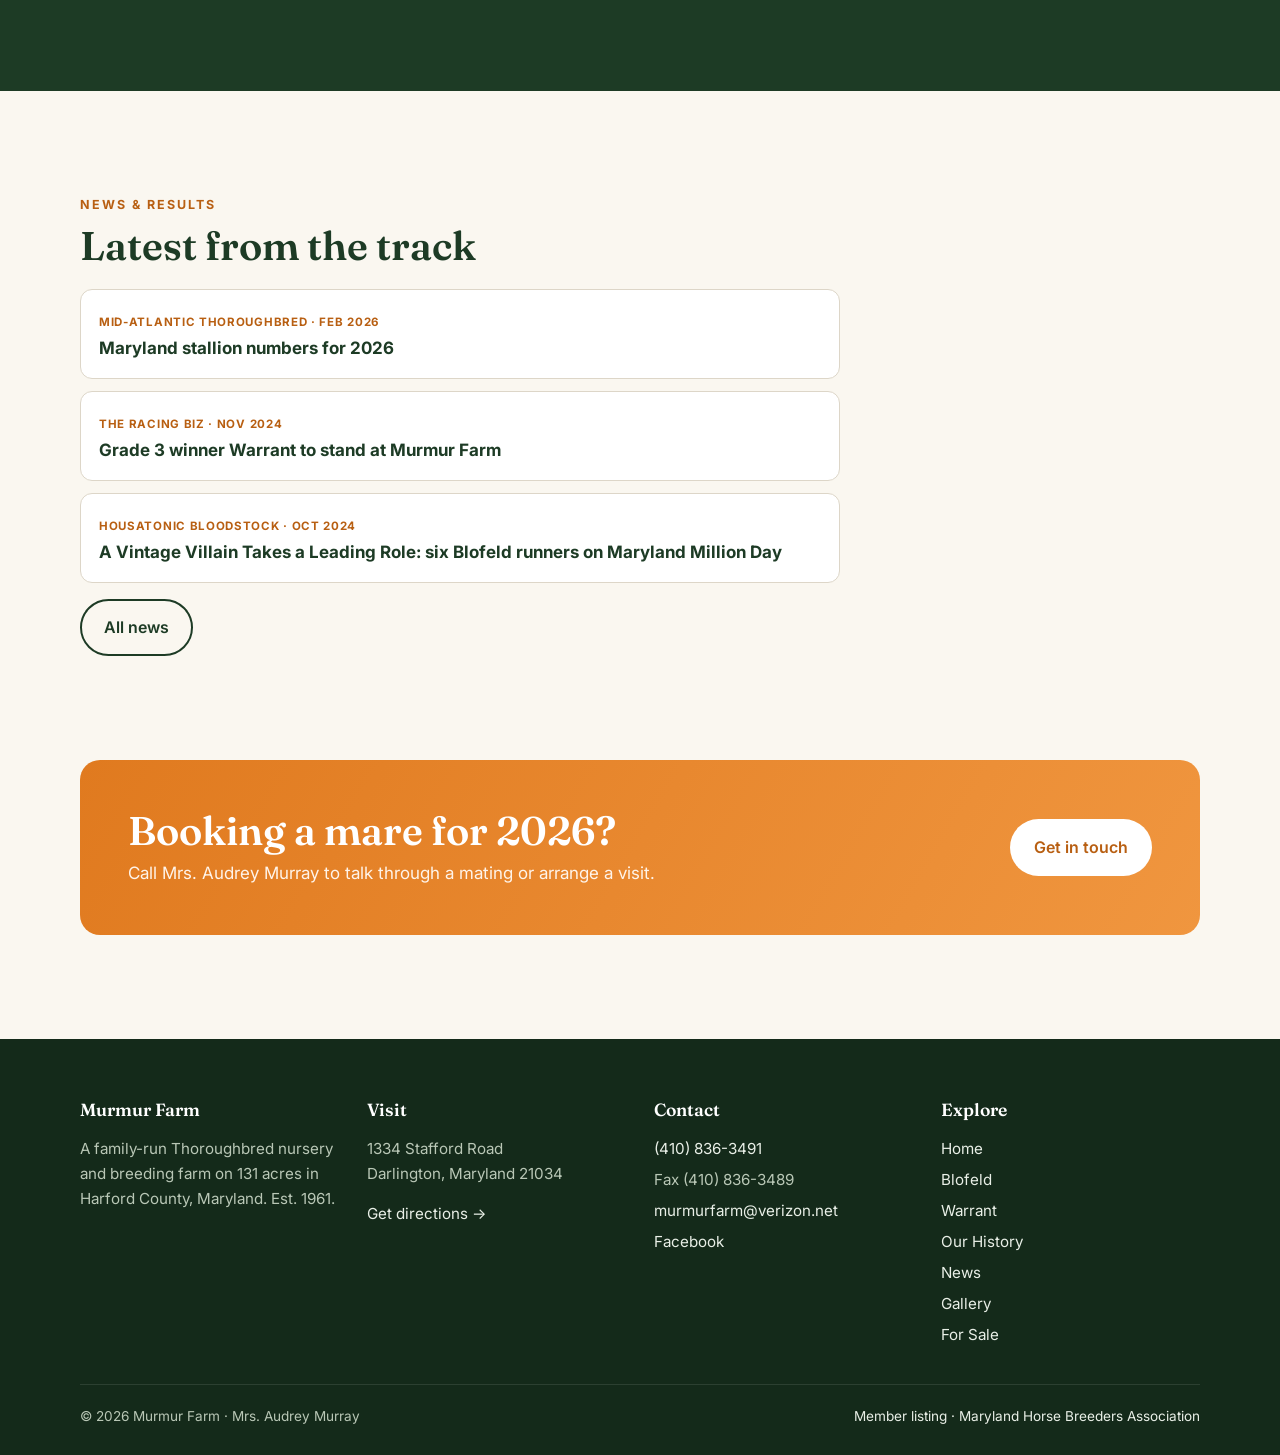
==== commit 7d552c93: "Restore sign photo behind hero; put tagline on a dark pill Co-Authored-By: Claude Opus 5.5 <noreply@" ====
--- a/index.html
+++ b/index.html
@@ -25,10 +25,8 @@
 
 <main>
   <section class="hero">
-    <div class="hero-media">
-      <img class="hero-img" src="https://murmurfarm.com/Sign.jpg" alt="The Murmur Farm sign at the entrance on Stafford Road" onerror="this.remove()">
-    </div>
-    <div class="hero-text">
+    <img class="hero-img" src="https://murmurfarm.com/Sign.jpg" alt="The Murmur Farm sign at the entrance on Stafford Road" onerror="this.remove()">
+    <div class="wrap">
       <span class="eyebrow">Est. 1961 · Darlington, Maryland</span>
       <h1>Raising Maryland Thoroughbreds since 1961.</h1>
       <p>A family-run nursery and breeding farm on 131 acres of Harford County pasture, standing Blofeld and Warrant for the 2026 season.</p>
--- a/assets/styles.css
+++ b/assets/styles.css
@@ -109,32 +109,24 @@
 .btn-row { display: flex; flex-wrap: wrap; gap: 12px; }
 
 /* Hero */
-/* Photo and text sit side by side on desktop, stacked on phones,
-   so the words never sit on top of the picture. */
 .hero {
-  color: #fff; background: var(--green-deep);
-  display: grid; grid-template-columns: 1fr 1fr; min-height: min(78vh, 680px);
-}
-.hero-media { position: relative; overflow: hidden; background: var(--green); order: 2; }
-.hero-img { position: absolute; inset: 0; width: 100%; height: 100%; object-fit: cover; object-position: 50% 45%; }
-.hero-text {
-  order: 1; display: flex; flex-direction: column; justify-content: center;
-  padding: 64px clamp(24px, 5vw, 72px); position: relative;
-}
-.hero-text::after {
-  content: ""; position: absolute; left: clamp(24px, 5vw, 72px); bottom: 0;
-  width: 64px; height: 4px; background: var(--orange); border-radius: 2px;
-}
-.hero h1 { color: #fff; max-width: 14ch; }
-.hero p { font-size: 1.15rem; max-width: 46ch; color: #d9e4d6; }
-.hero .eyebrow { color: #f6b26b; }
-@media (max-width: 820px) {
-  .hero { grid-template-columns: 1fr; min-height: 0; }
-  .hero-media { order: 0; aspect-ratio: 4 / 3; }
-  .hero-text { padding: 36px 16px 48px; }
-  .hero-text::after { display: none; }
-  .hero h1 { font-size: clamp(2rem, 9vw, 2.6rem); }
-  .hero .btn-row .btn { flex: 1 1 100%; }
+  position: relative; color: #fff; min-height: min(82vh, 720px);
+  display: flex; align-items: flex-end; overflow: hidden;
+  background: linear-gradient(135deg, var(--green-deep), var(--green) 60%, #4a7a3f);
+}
+.hero-img { position: absolute; inset: 0; width: 100%; height: 100%; object-fit: cover; }
+.hero::after {
+  content: ""; position: absolute; inset: 0;
+  background: linear-gradient(180deg, rgba(20,40,25,.10) 0%, rgba(20,40,25,.55) 45%, rgba(15,30,18,.90) 100%);
+}
+.hero .wrap { position: relative; z-index: 1; padding: 120px 0 64px; }
+.hero h1 { color: #fff; max-width: 14ch; text-shadow: 0 2px 18px rgba(0,0,0,.35); }
+.hero p { font-size: 1.18rem; max-width: 52ch; color: #eef3ec; text-shadow: 0 1px 10px rgba(0,0,0,.4); }
+/* The small orange line sits on its own dark pill so the sign behind it never makes it hard to read */
+.hero .eyebrow {
+  display: inline-block; color: #f6b26b; background: rgba(15,30,18,.78);
+  padding: 7px 14px; border-radius: 999px; margin-bottom: 18px;
+  backdrop-filter: blur(4px); -webkit-backdrop-filter: blur(4px);
 }
 .page-hero { background: var(--green-deep); color: #fff; padding: 72px 0 56px; position: relative; overflow: hidden; }
 .page-hero::before {
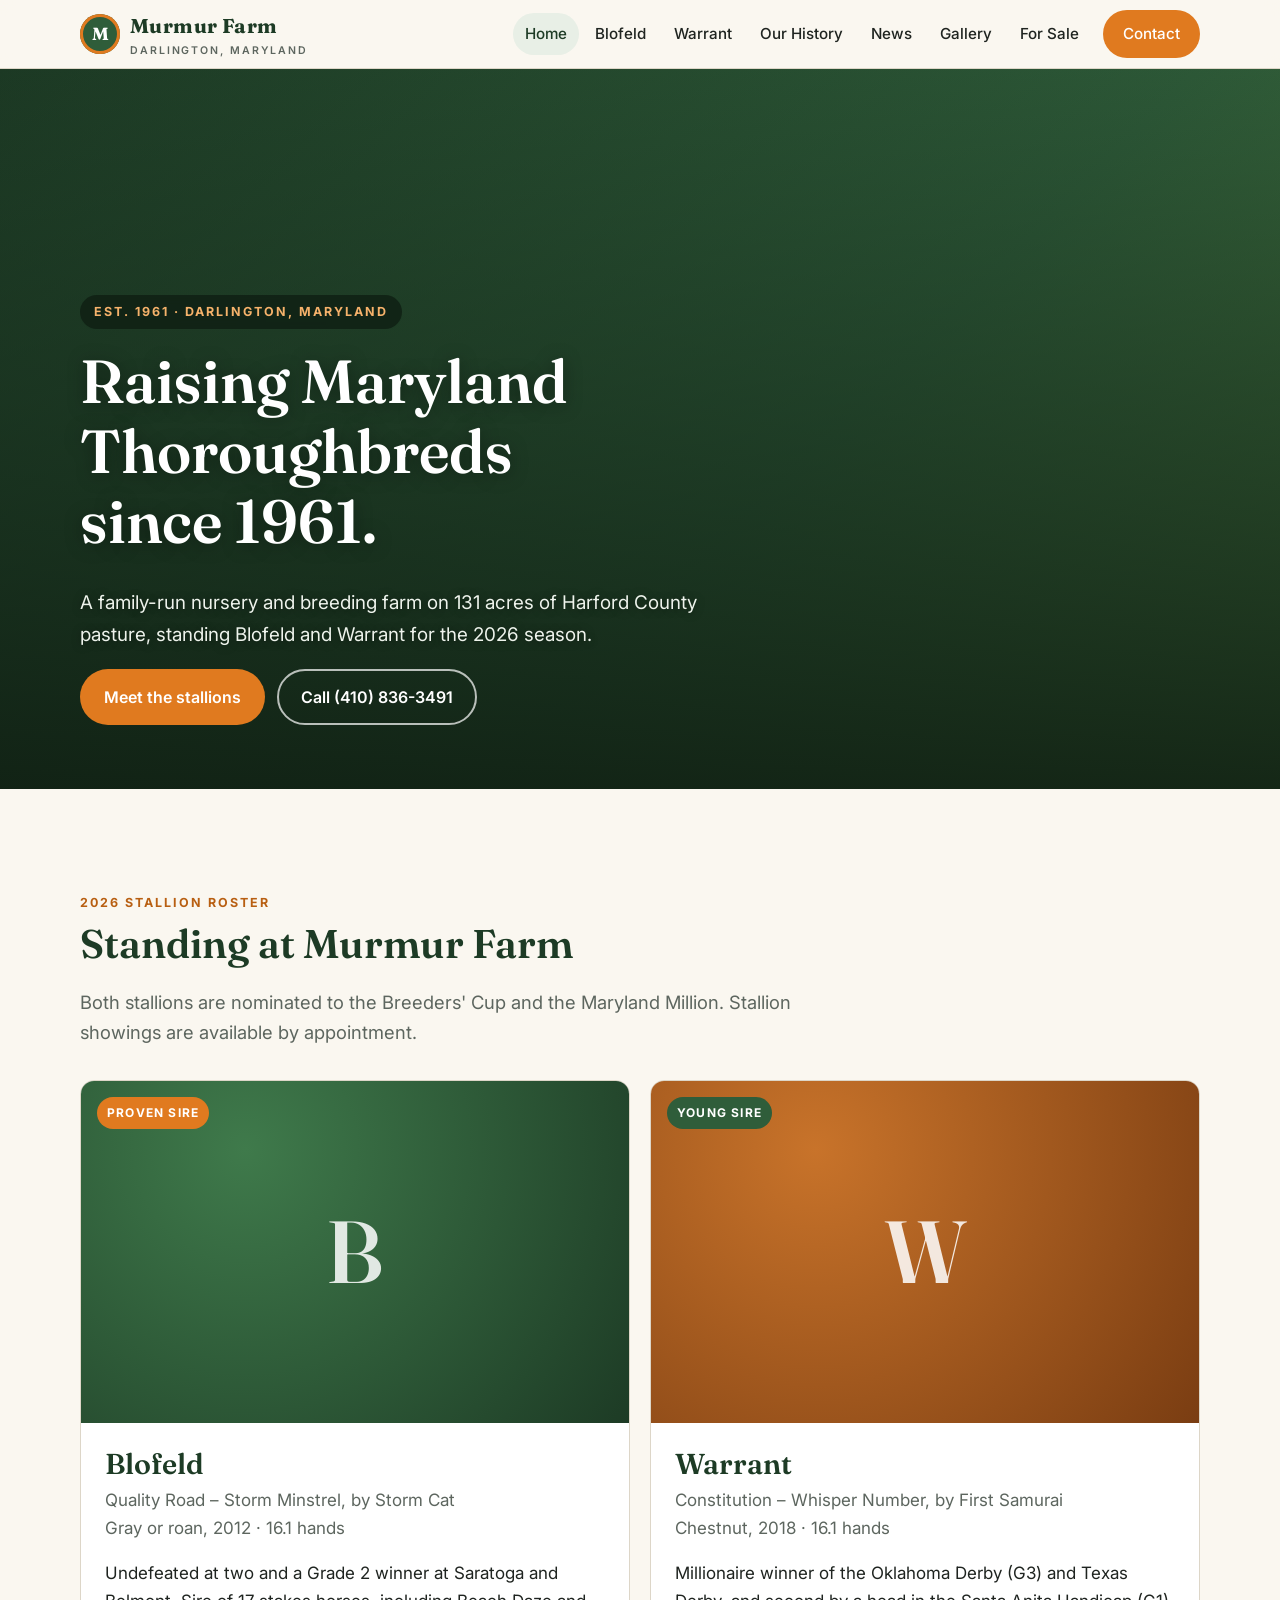
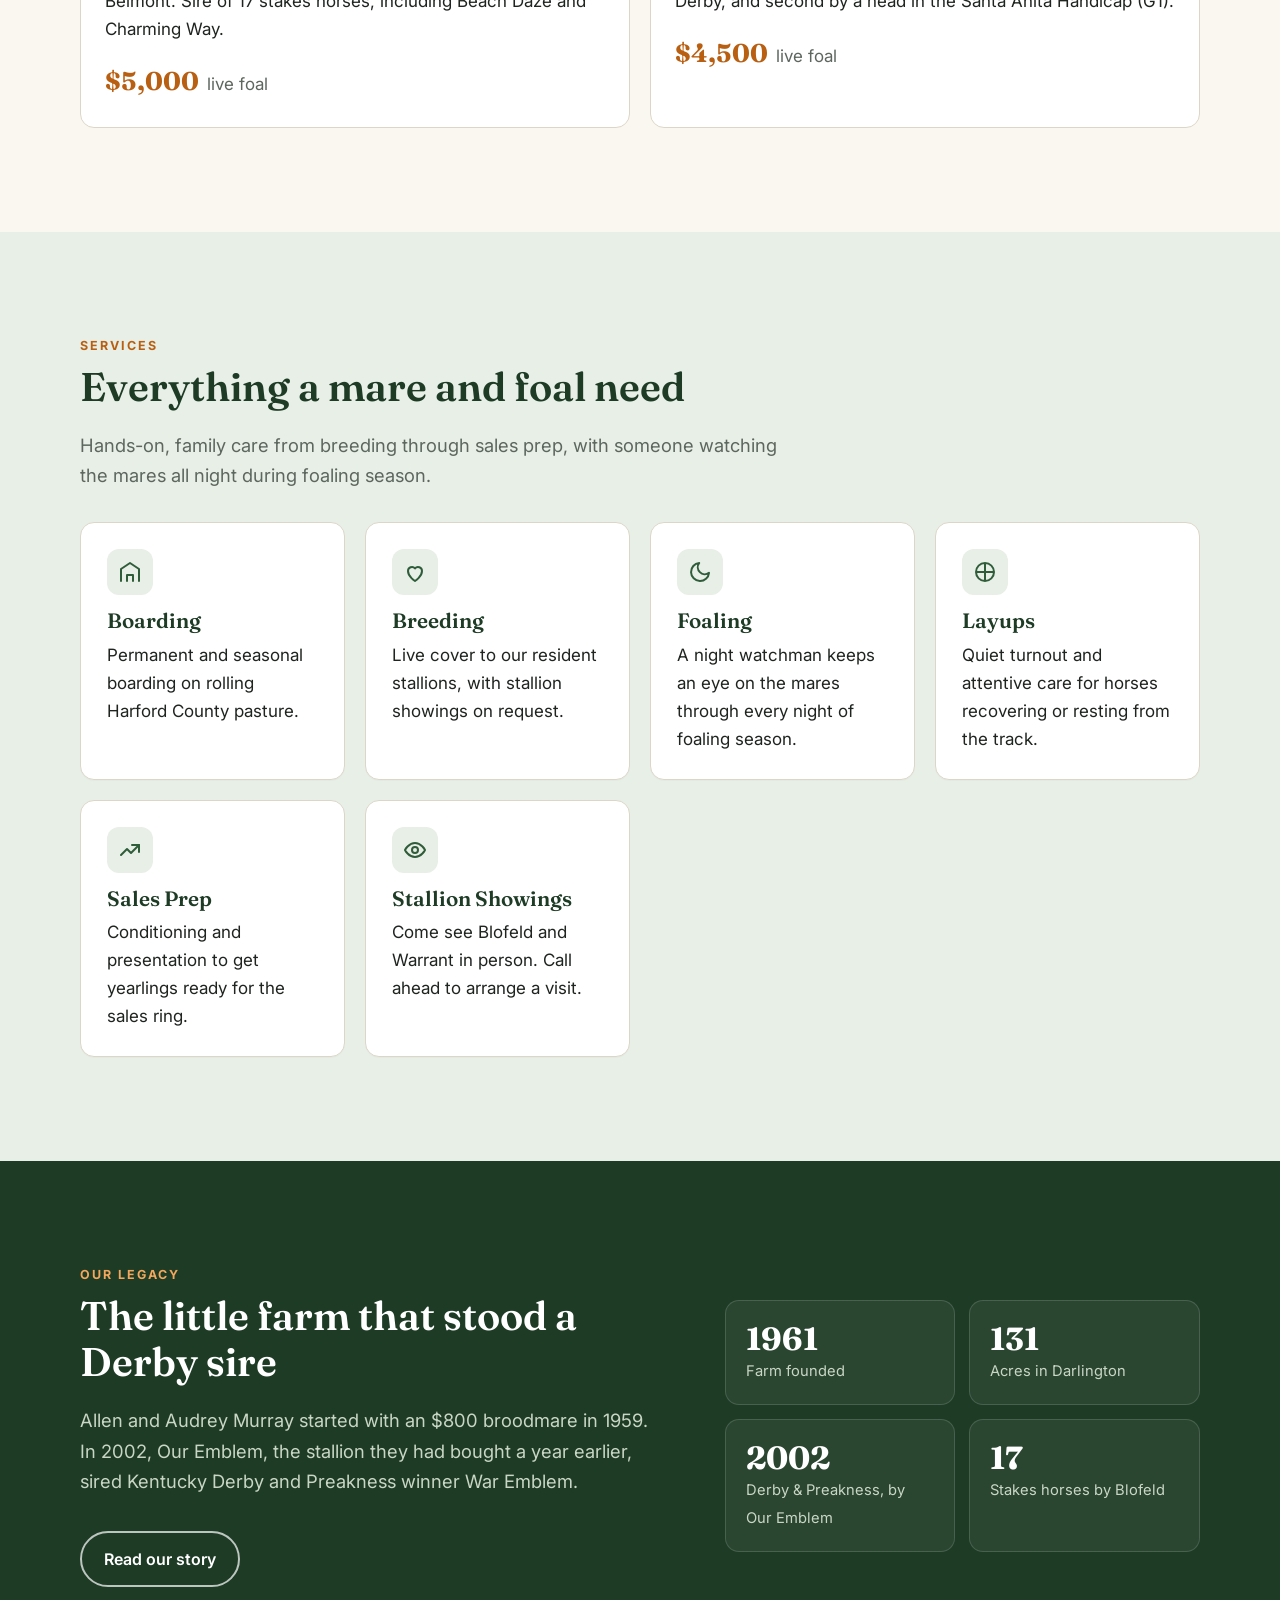
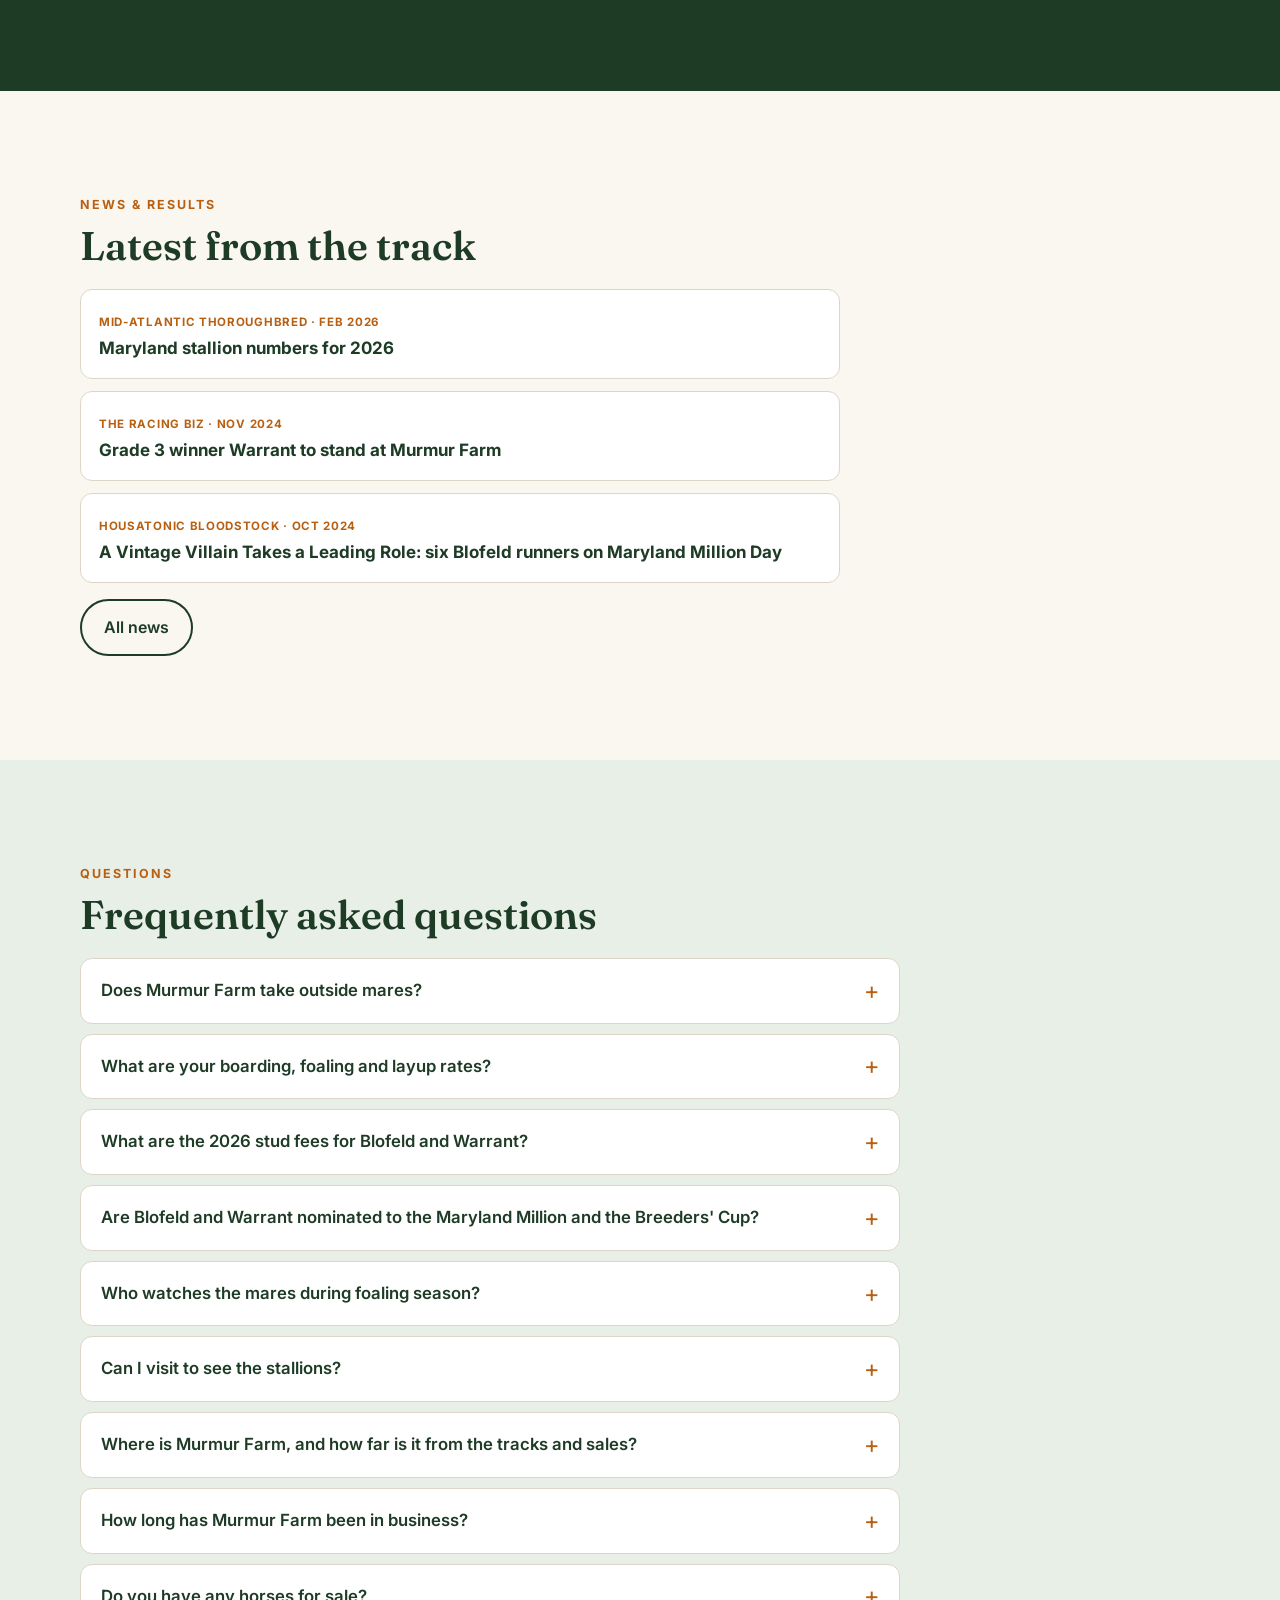
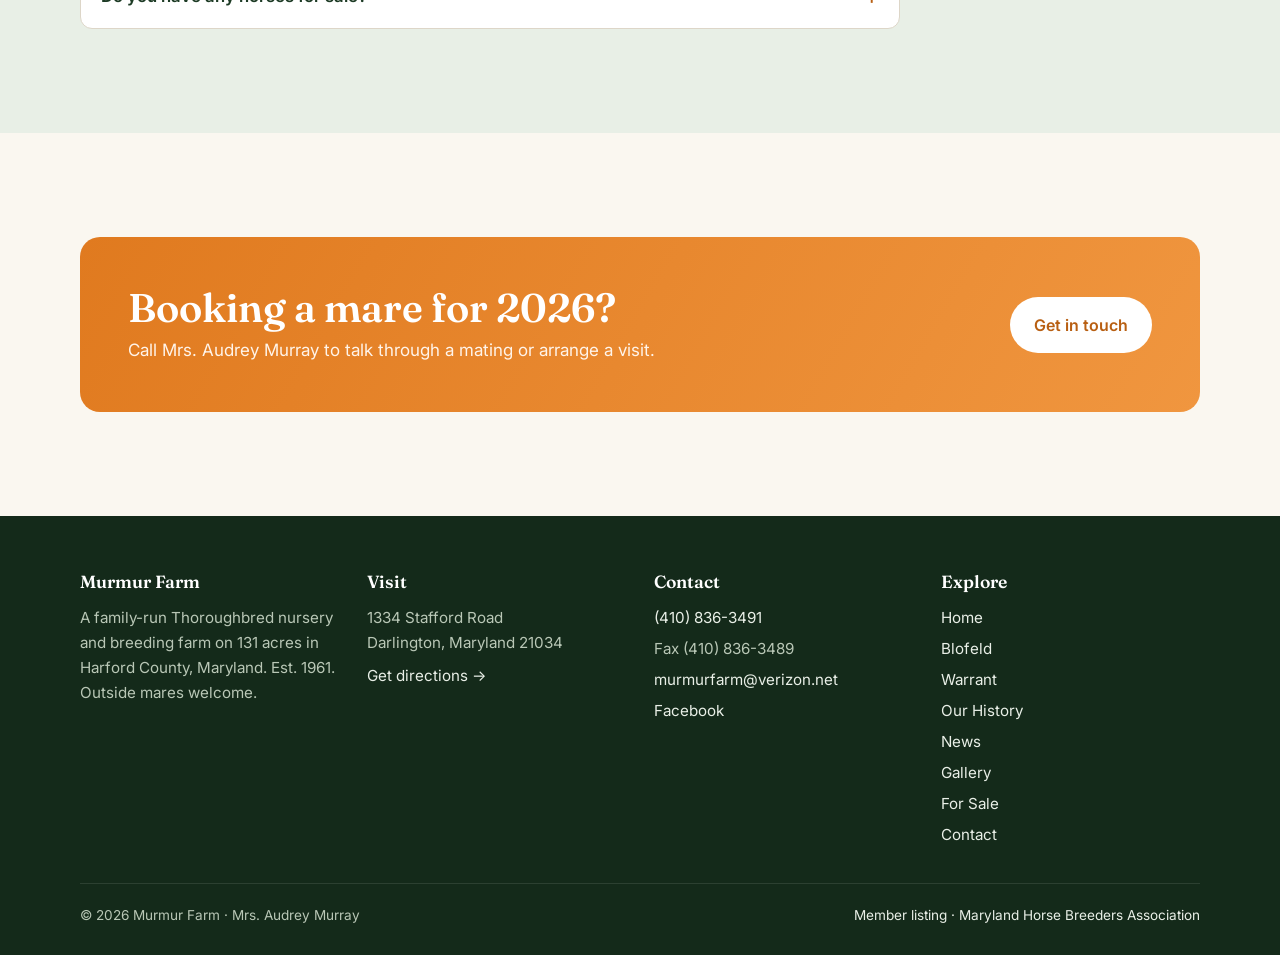
==== commit a625e567: "SEO/AEO: noindex test site, static content, structured data, FAQ - Every page marked noindex until l" ====
--- a/index.html
+++ b/index.html
@@ -5,6 +5,9 @@
   <meta name="viewport" content="width=device-width, initial-scale=1">
   <title>Murmur Farm · Thoroughbred Breeding in Darlington, Maryland</title>
   <meta name="description" content="Murmur Farm is a family-run Thoroughbred nursery and breeding farm on 131 acres in Darlington, Maryland, standing Blofeld and Warrant for 2026.">
+  <!-- seo:start (written by scripts/build.py) -->
+  <script>document.documentElement.classList.add('js')</script>
+  <meta name="robots" content="noindex, nofollow">
   <meta property="og:type" content="website">
   <meta property="og:site_name" content="Murmur Farm">
   <meta property="og:title" content="Murmur Farm · Thoroughbred Breeding in Darlington, Maryland">
@@ -14,14 +17,26 @@
   <meta property="og:image:alt" content="The Murmur Farm sign at the entrance on Stafford Road">
   <meta name="twitter:card" content="summary_large_image">
   <meta name="twitter:image" content="https://murmurfarm.com/Sign.jpg">
+  <meta name="geo.region" content="US-MD">
+  <meta name="geo.placename" content="Darlington, Maryland">
+  <script type="application/ld+json">{"@context": "https://schema.org", "@type": "LocalBusiness", "@id": "https://murmurfarm.com/#farm", "name": "Murmur Farm", "description": "Family-run Thoroughbred nursery and breeding farm on 131 acres in Darlington, Maryland, offering boarding, breeding, foaling, layups and sales prep, and standing the stallions Blofeld and Warrant.", "url": "https://murmurfarm.com/", "image": "https://murmurfarm.com/Sign.jpg", "telephone": "+1-410-836-3491", "faxNumber": "+1-410-836-3489", "email": "murmurfarm@verizon.net", "foundingDate": "1961", "founder": [{"@type": "Person", "name": "Allen Murray"}, {"@type": "Person", "name": "Audrey Murray"}], "address": {"@type": "PostalAddress", "streetAddress": "1334 Stafford Road", "addressLocality": "Darlington", "addressRegion": "MD", "postalCode": "21034", "addressCountry": "US"}, "geo": {"@type": "GeoCoordinates", "latitude": 39.626205, "longitude": -76.183938}, "hasMap": "https://www.google.com/maps/search/?api=1&query=1334+Stafford+Road+Darlington+MD+21034", "areaServed": ["Maryland", "Pennsylvania", "Delaware", "Mid-Atlantic United States"], "sameAs": ["https://www.facebook.com/share/1CnTeYEJyW/", "https://marylandthoroughbred.com/cms/index.php/directory-home/22-murmur-farm"], "knowsAbout": ["Thoroughbred breeding", "Foaling", "Mare care", "Horse boarding", "Layups", "Sales preparation"], "makesOffer": [{"@type": "Offer", "itemOffered": {"@type": "Service", "name": "Permanent and seasonal horse boarding (outside mares welcome)"}}, {"@type": "Offer", "itemOffered": {"@type": "Service", "name": "Thoroughbred breeding"}}, {"@type": "Offer", "itemOffered": {"@type": "Service", "name": "Foaling with overnight watch"}}, {"@type": "Offer", "itemOffered": {"@type": "Service", "name": "Layups"}}, {"@type": "Offer", "itemOffered": {"@type": "Service", "name": "Sales preparation"}}, {"@type": "Offer", "itemOffered": {"@type": "Service", "name": "Stallion showings"}}]}</script>
+  <script type="application/ld+json">{"@context": "https://schema.org", "@type": "WebSite", "name": "Murmur Farm", "url": "https://murmurfarm.com/"}</script>
+  <script type="application/ld+json">{"@context": "https://schema.org", "@type": "FAQPage", "mainEntity": [{"@type": "Question", "name": "Does Murmur Farm take outside mares?", "acceptedAnswer": {"@type": "Answer", "text": "Yes. Murmur Farm boards, foals and lays up outside mares, not only mares booked to our stallions. Permanent and seasonal boarding are both available."}}, {"@type": "Question", "name": "What are your boarding, foaling and layup rates?", "acceptedAnswer": {"@type": "Answer", "text": "Please call the farm at (410) 836-3491 for current rates."}}, {"@type": "Question", "name": "What are the 2026 stud fees for Blofeld and Warrant?", "acceptedAnswer": {"@type": "Answer", "text": "Blofeld stands for $5,000 live foal and Warrant for $4,500 live foal. Both fees are payable when the foal stands and nurses."}}, {"@type": "Question", "name": "Are Blofeld and Warrant nominated to the Maryland Million and the Breeders' Cup?", "acceptedAnswer": {"@type": "Answer", "text": "Yes. Both stallions are nominated to the Maryland Million and the Breeders' Cup, and stallion compatibility analysis is available for each."}}, {"@type": "Question", "name": "Who watches the mares during foaling season?", "acceptedAnswer": {"@type": "Answer", "text": "A night watchman checks on the mares throughout the night during foaling season."}}, {"@type": "Question", "name": "Can I visit to see the stallions?", "acceptedAnswer": {"@type": "Answer", "text": "Yes. Stallion showings are available by appointment. Call (410) 836-3491 to arrange a visit."}}, {"@type": "Question", "name": "Where is Murmur Farm, and how far is it from the tracks and sales?", "acceptedAnswer": {"@type": "Answer", "text": "Murmur Farm is at 1334 Stafford Road, Darlington, Maryland 21034, in northern Harford County. By road it is about 25 miles to Fair Hill Training Center, about 35 miles to Delaware Park, about 35 miles to the Maryland State Fairgrounds in Timonium, about 40 miles to Pimlico and about 65 miles to Laurel Park."}}, {"@type": "Question", "name": "How long has Murmur Farm been in business?", "acceptedAnswer": {"@type": "Answer", "text": "Allen and Audrey Murray founded Murmur Farm in 1961. The farm stood Our Emblem, sire of 2002 Kentucky Derby and Preakness winner War Emblem."}}, {"@type": "Question", "name": "Do you have any horses for sale?", "acceptedAnswer": {"@type": "Answer", "text": "Not at this time. Call the farm to ask about upcoming offerings."}}]}</script>
+  <!-- seo:end -->
   <meta name="theme-color" content="#1d3b25">
   <link rel="preconnect" href="https://fonts.googleapis.com">
   <link rel="preconnect" href="https://fonts.gstatic.com" crossorigin>
   <link href="https://fonts.googleapis.com/css2?family=Fraunces:opsz,wght@9..144,500;9..144,600;9..144,700&family=Inter:wght@400;500;600;700&display=swap" rel="stylesheet">
-  <link rel="stylesheet" href="assets/styles.css">
+  <link rel="stylesheet" href="assets/styles.css?v=202610230414">
 </head>
 <body>
-<header id="site-header"></header>
+<header id="site-header" class="site-header">
+  <div class="wrap">
+    <a class="brand" href="index.html" aria-label="Murmur Farm home"><span class="brand-mark" aria-hidden="true">M</span><span class="brand-name">Murmur Farm<small>Darlington, Maryland</small></span></a>
+    <button class="menu-toggle" type="button" aria-label="Open menu" aria-expanded="false" aria-controls="nav"><svg viewBox="0 0 24 24" fill="none" stroke="currentColor" stroke-width="2" stroke-linecap="round"><path d="M4 7h16M4 12h16M4 17h16"/></svg></button>
+    <nav class="nav" id="nav" aria-label="Main"><a href="index.html" aria-current="page">Home</a><a href="blofeld.html">Blofeld</a><a href="warrant.html">Warrant</a><a href="history.html">Our History</a><a href="news.html">News</a><a href="gallery.html">Gallery</a><a href="for-sale.html">For Sale</a><a class="btn btn-primary" href="contact.html">Contact</a></nav>
+  </div>
+</header>
 
 <main>
   <section class="hero">
@@ -44,7 +59,7 @@
       <p class="lead">Both stallions are nominated to the Breeders' Cup and the Maryland Million. Stallion showings are available by appointment.</p>
       <div class="grid grid-2 mt-2">
         <a class="stallion-card reveal" href="blofeld.html">
-          <div class="stallion-visual"><span class="tag">Proven sire</span><span class="initial">B</span></div>
+          <div class="stallion-visual"><span class="tag">Proven sire</span><span class="initial">B</span><img src="https://murmurfarm.com/Blofeld.jpg" alt="Blofeld" loading="lazy" onerror="this.remove()"></div>
           <div class="stallion-body">
             <h3>Blofeld</h3>
             <p class="pedigree">Quality Road – Storm Minstrel, by Storm Cat<br>Gray or roan, 2012 · 16.1 hands</p>
@@ -53,7 +68,7 @@
           </div>
         </a>
         <a class="stallion-card reveal" href="warrant.html">
-          <div class="stallion-visual chestnut"><span class="tag">Young sire</span><span class="initial">W</span></div>
+          <div class="stallion-visual chestnut"><span class="tag">Young sire</span><span class="initial">W</span><img src="https://murmurfarm.com/Warrant.jpg" alt="Warrant" loading="lazy" onerror="this.remove()"></div>
           <div class="stallion-body">
             <h3>Warrant</h3>
             <p class="pedigree">Constitution – Whisper Number, by First Samurai<br>Chestnut, 2018 · 16.1 hands</p>
@@ -120,12 +135,34 @@
     <div class="wrap">
       <span class="eyebrow">News &amp; Results</span>
       <h2>Latest from the track</h2>
-      <ul class="news mt-1" data-news="3" style="max-width:760px"></ul>
+      <ul class="news mt-1" data-news="3" style="max-width:760px">
+        <li><a href="https://midatlantictb.com/index.php/about-midatlantictb/news-stories/1923-maryland-stallion-numbers-for-2026" rel="noopener"><small>Mid-Atlantic Thoroughbred · <time datetime="2026-02-01">Feb 2026</time></small><strong>Maryland stallion numbers for 2026</strong></a></li>
+        <li><a href="https://www.theracingbiz.com/?p=105200" rel="noopener"><small>The Racing Biz · <time datetime="2024-11-17">Nov 2024</time></small><strong>Grade 3 winner Warrant to stand at Murmur Farm</strong></a></li>
+        <li><a href="https://housatonicbloodstock.substack.com/p/a-vintage-villain-takes-a-leading" rel="noopener"><small>Housatonic Bloodstock · <time datetime="2024-10-09">Oct 2024</time></small><strong>A Vintage Villain Takes a Leading Role: six Blofeld runners on Maryland Million Day</strong></a></li>
+      </ul>
       <a class="btn btn-ghost mt-1" href="news.html">All news</a>
     </div>
   </section>
 
-  <section class="section" style="padding-top:0">
+  <section class="section alt" id="faq">
+    <div class="wrap">
+      <span class="eyebrow">Questions</span>
+      <h2>Frequently asked questions</h2>
+      <div class="faq mt-1" data-faq>
+        <details class="faq-item"><summary>Does Murmur Farm take outside mares?</summary><p>Yes. Murmur Farm boards, foals and lays up outside mares, not only mares booked to our stallions. Permanent and seasonal boarding are both available.</p></details>
+        <details class="faq-item"><summary>What are your boarding, foaling and layup rates?</summary><p>Please call the farm at (410) 836-3491 for current rates.</p></details>
+        <details class="faq-item"><summary>What are the 2026 stud fees for Blofeld and Warrant?</summary><p>Blofeld stands for $5,000 live foal and Warrant for $4,500 live foal. Both fees are payable when the foal stands and nurses.</p></details>
+        <details class="faq-item"><summary>Are Blofeld and Warrant nominated to the Maryland Million and the Breeders&#x27; Cup?</summary><p>Yes. Both stallions are nominated to the Maryland Million and the Breeders&#x27; Cup, and stallion compatibility analysis is available for each.</p></details>
+        <details class="faq-item"><summary>Who watches the mares during foaling season?</summary><p>A night watchman checks on the mares throughout the night during foaling season.</p></details>
+        <details class="faq-item"><summary>Can I visit to see the stallions?</summary><p>Yes. Stallion showings are available by appointment. Call (410) 836-3491 to arrange a visit.</p></details>
+        <details class="faq-item"><summary>Where is Murmur Farm, and how far is it from the tracks and sales?</summary><p>Murmur Farm is at 1334 Stafford Road, Darlington, Maryland 21034, in northern Harford County. By road it is about 25 miles to Fair Hill Training Center, about 35 miles to Delaware Park, about 35 miles to the Maryland State Fairgrounds in Timonium, about 40 miles to Pimlico and about 65 miles to Laurel Park.</p></details>
+        <details class="faq-item"><summary>How long has Murmur Farm been in business?</summary><p>Allen and Audrey Murray founded Murmur Farm in 1961. The farm stood Our Emblem, sire of 2002 Kentucky Derby and Preakness winner War Emblem.</p></details>
+        <details class="faq-item"><summary>Do you have any horses for sale?</summary><p>Not at this time. Call the farm to ask about upcoming offerings.</p></details>
+      </div><!-- /faq -->
+    </div>
+  </section>
+
+  <section class="section">
     <div class="wrap">
       <div class="cta">
         <div>
@@ -138,7 +175,17 @@
   </section>
 </main>
 
-<footer id="site-footer"></footer>
-<script src="assets/site.js"></script>
+<footer id="site-footer" class="site-footer">
+  <div class="wrap">
+    <div class="footer-grid">
+      <div><h2 class="footer-h">Murmur Farm</h2><p>A family-run Thoroughbred nursery and breeding farm on 131 acres in Harford County, Maryland. Est. 1961. Outside mares welcome.</p></div>
+      <div><h2 class="footer-h">Visit</h2><address>1334 Stafford Road<br>Darlington, Maryland 21034</address><a href="https://www.google.com/maps/search/?api=1&query=1334+Stafford+Road+Darlington+MD+21034">Get directions →</a></div>
+      <div><h2 class="footer-h">Contact</h2><ul><li><a href="tel:+14108363491">(410) 836-3491</a></li><li>Fax (410) 836-3489</li><li><a href="mailto:murmurfarm@verizon.net">murmurfarm@verizon.net</a></li><li><a href="https://www.facebook.com/share/1CnTeYEJyW/" rel="noopener">Facebook</a></li></ul></div>
+      <div><h2 class="footer-h">Explore</h2><ul><li><a href="index.html">Home</a></li><li><a href="blofeld.html">Blofeld</a></li><li><a href="warrant.html">Warrant</a></li><li><a href="history.html">Our History</a></li><li><a href="news.html">News</a></li><li><a href="gallery.html">Gallery</a></li><li><a href="for-sale.html">For Sale</a></li><li><a href="contact.html">Contact</a></li></ul></div>
+    </div>
+    <div class="footer-bottom"><span>© 2026 Murmur Farm · Mrs. Audrey Murray</span><a href="https://marylandthoroughbred.com/cms/index.php/directory-home/22-murmur-farm">Member listing · Maryland Horse Breeders Association</a></div>
+  </div>
+</footer>
+<script src="assets/site.js?v=202610230414"></script>
 </body>
 </html>
--- a/assets/styles.css
+++ b/assets/styles.css
@@ -175,7 +175,9 @@
 }
 .stallion-visual.chestnut { background: radial-gradient(circle at 30% 20%, #c8732a, #7a3d12); }
 .stallion-visual .initial { font-family: var(--serif); font-size: 5.5rem; font-weight: 600; opacity: .9; }
-.stallion-visual .tag {
+.stallion-visual { overflow: hidden; }
+.stallion-visual img { position: absolute; inset: 0; width: 100%; height: 100%; object-fit: cover; object-position: center 30%; }
+.stallion-visual .tag { z-index: 1;
   position: absolute; left: 16px; top: 16px; background: var(--orange); color: #fff;
   font-size: .75rem; font-weight: 700; letter-spacing: .1em; text-transform: uppercase;
   padding: 6px 10px; border-radius: 999px;
@@ -307,8 +309,8 @@
 .mt-1 { margin-top: 16px; } .mt-2 { margin-top: 32px; } .mt-3 { margin-top: 48px; }
 .center { text-align: center; } .center .lead { margin-inline: auto; }
 .muted { color: var(--muted); }
-.reveal { opacity: 0; transform: translateY(14px); transition: opacity .6s ease, transform .6s ease; }
-.reveal.in { opacity: 1; transform: none; }
+.js .reveal { opacity: 0; transform: translateY(14px); transition: opacity .6s ease, transform .6s ease; }
+.js .reveal.in { opacity: 1; transform: none; }
 @media (prefers-reduced-motion: reduce) { .reveal { opacity: 1; transform: none; } * { transition: none !important; } }
 
 /* Monogram shown behind stallion photos until a real photo loads */
@@ -319,3 +321,22 @@
 }
 .photo.chestnut { background: linear-gradient(135deg, #c8732a, #7a3d12); }
 .photo img { grid-area: 1 / 1; position: relative; }
+
+/* Footer headings (h2 for a correct heading order, styled small) */
+.site-footer .footer-h { color: #fff; font-family: var(--serif); font-size: 1.1rem; margin: 0 0 12px; font-weight: 600; }
+.site-footer address { font-style: normal; margin-bottom: 8px; }
+
+/* FAQ */
+.faq { display: grid; gap: 10px; max-width: 820px; }
+.faq-item { background: var(--card); border: 1px solid var(--line); border-radius: 12px; padding: 0 20px; }
+.faq-item summary {
+  cursor: pointer; list-style: none; padding: 18px 28px 18px 0; position: relative;
+  font-weight: 600; color: var(--green-deep); font-size: 1.05rem;
+}
+.faq-item summary::-webkit-details-marker { display: none; }
+.faq-item summary::after {
+  content: "+"; position: absolute; right: 0; top: 50%; transform: translateY(-50%);
+  font-size: 1.5rem; color: var(--orange-deep); font-weight: 400;
+}
+.faq-item[open] summary::after { content: "–"; }
+.faq-item p { margin: 0 0 18px; color: var(--muted); }
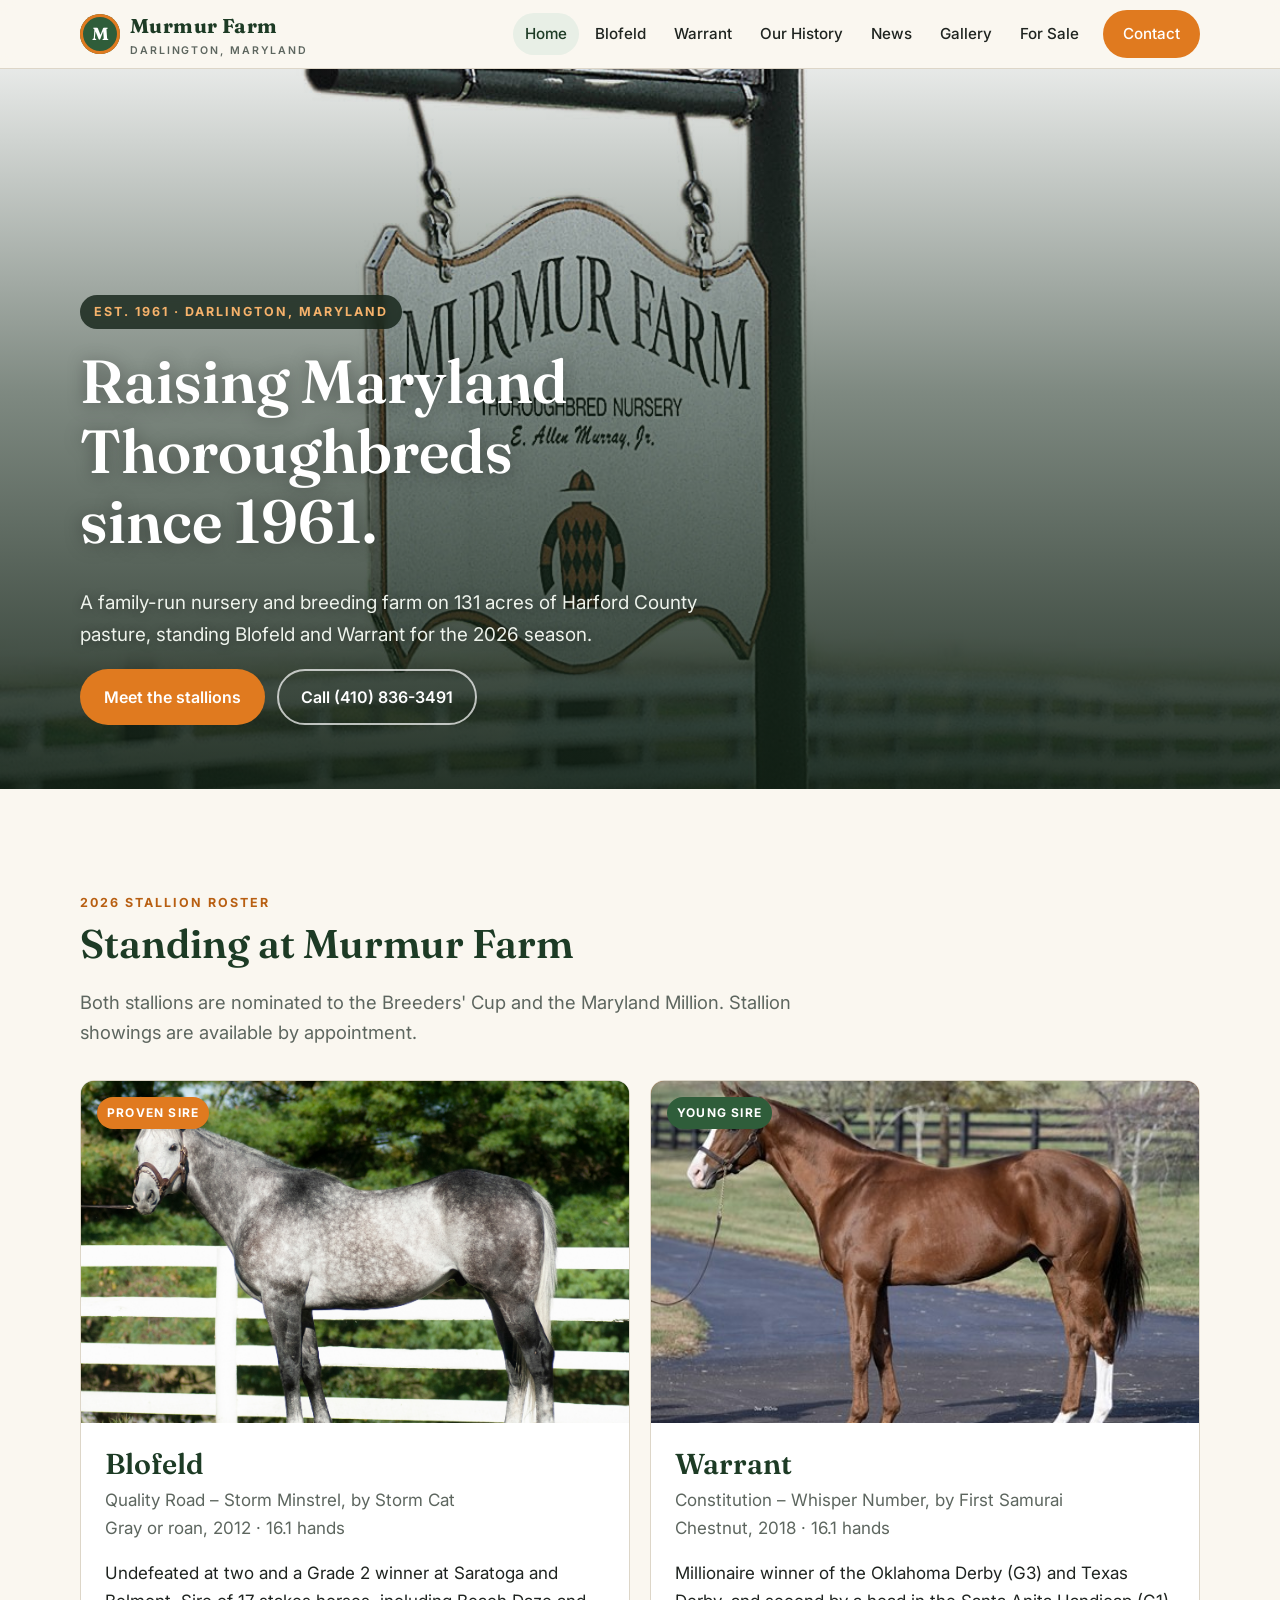
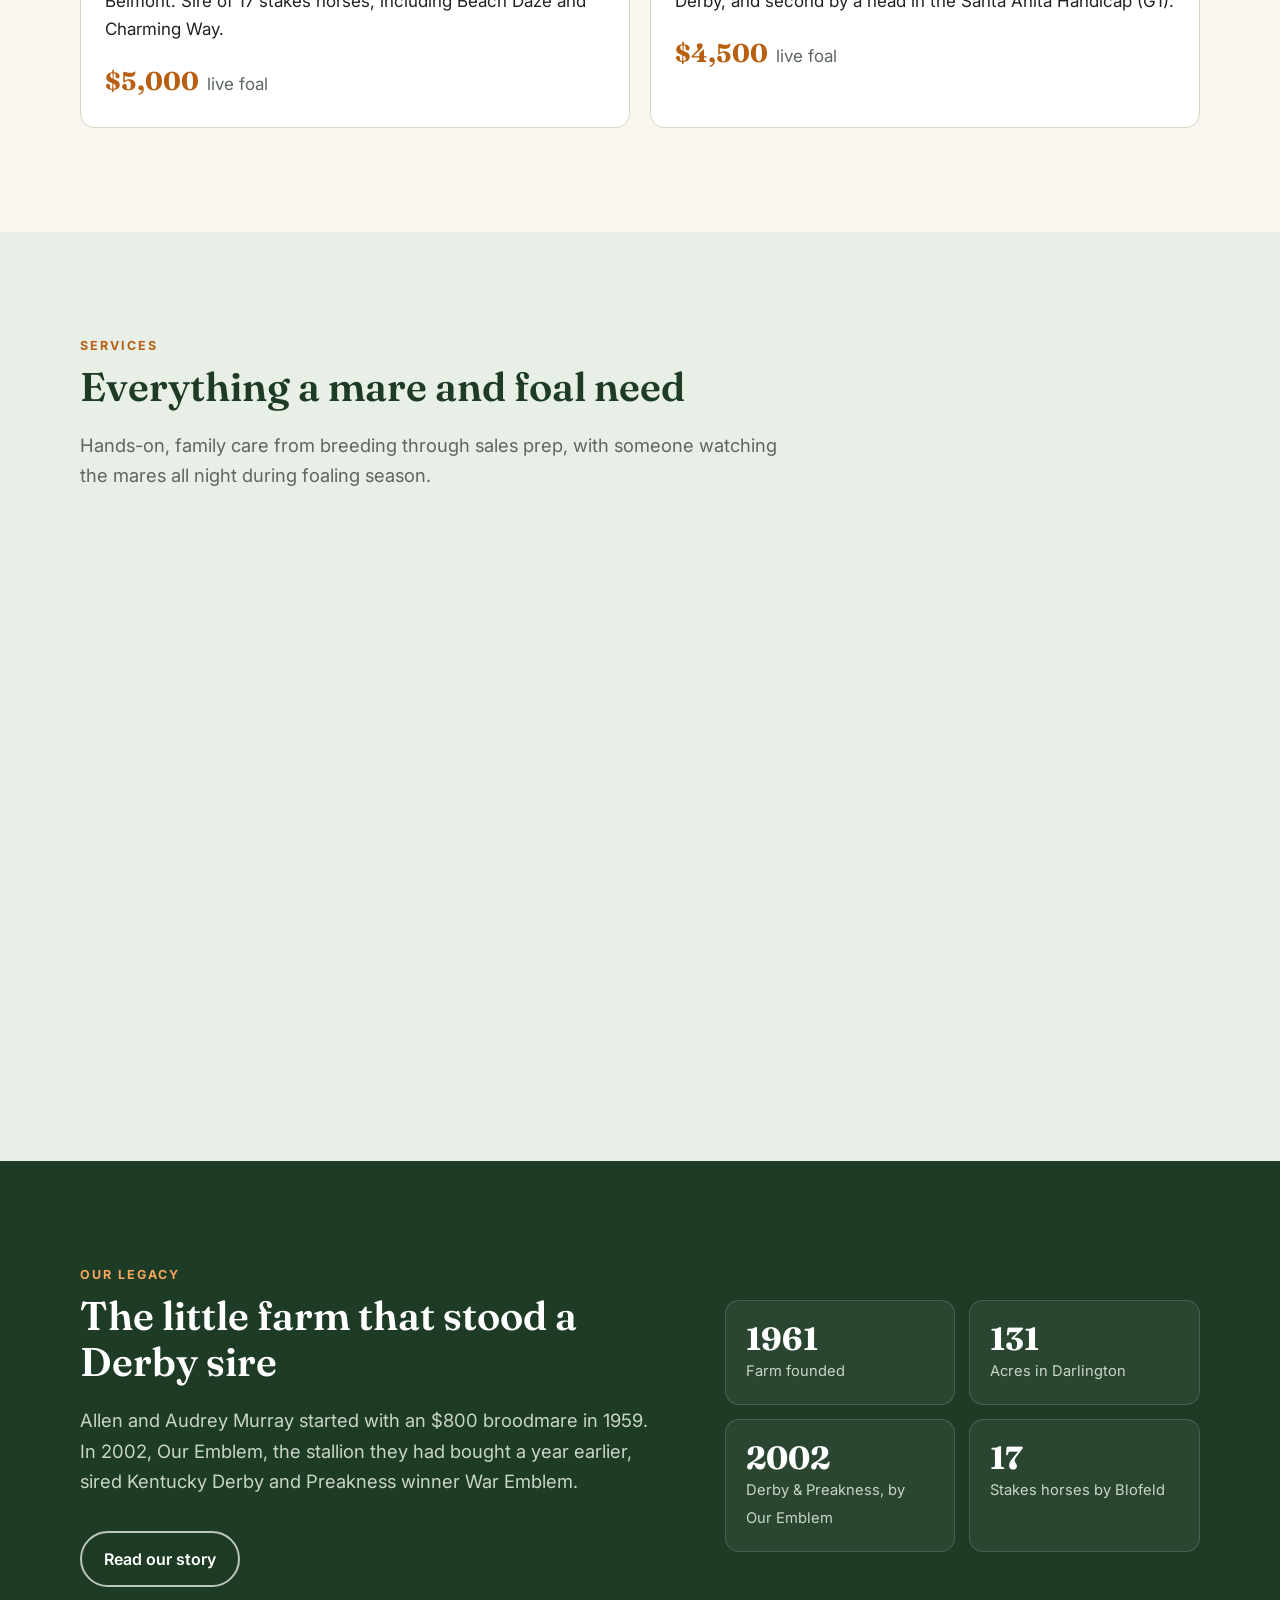
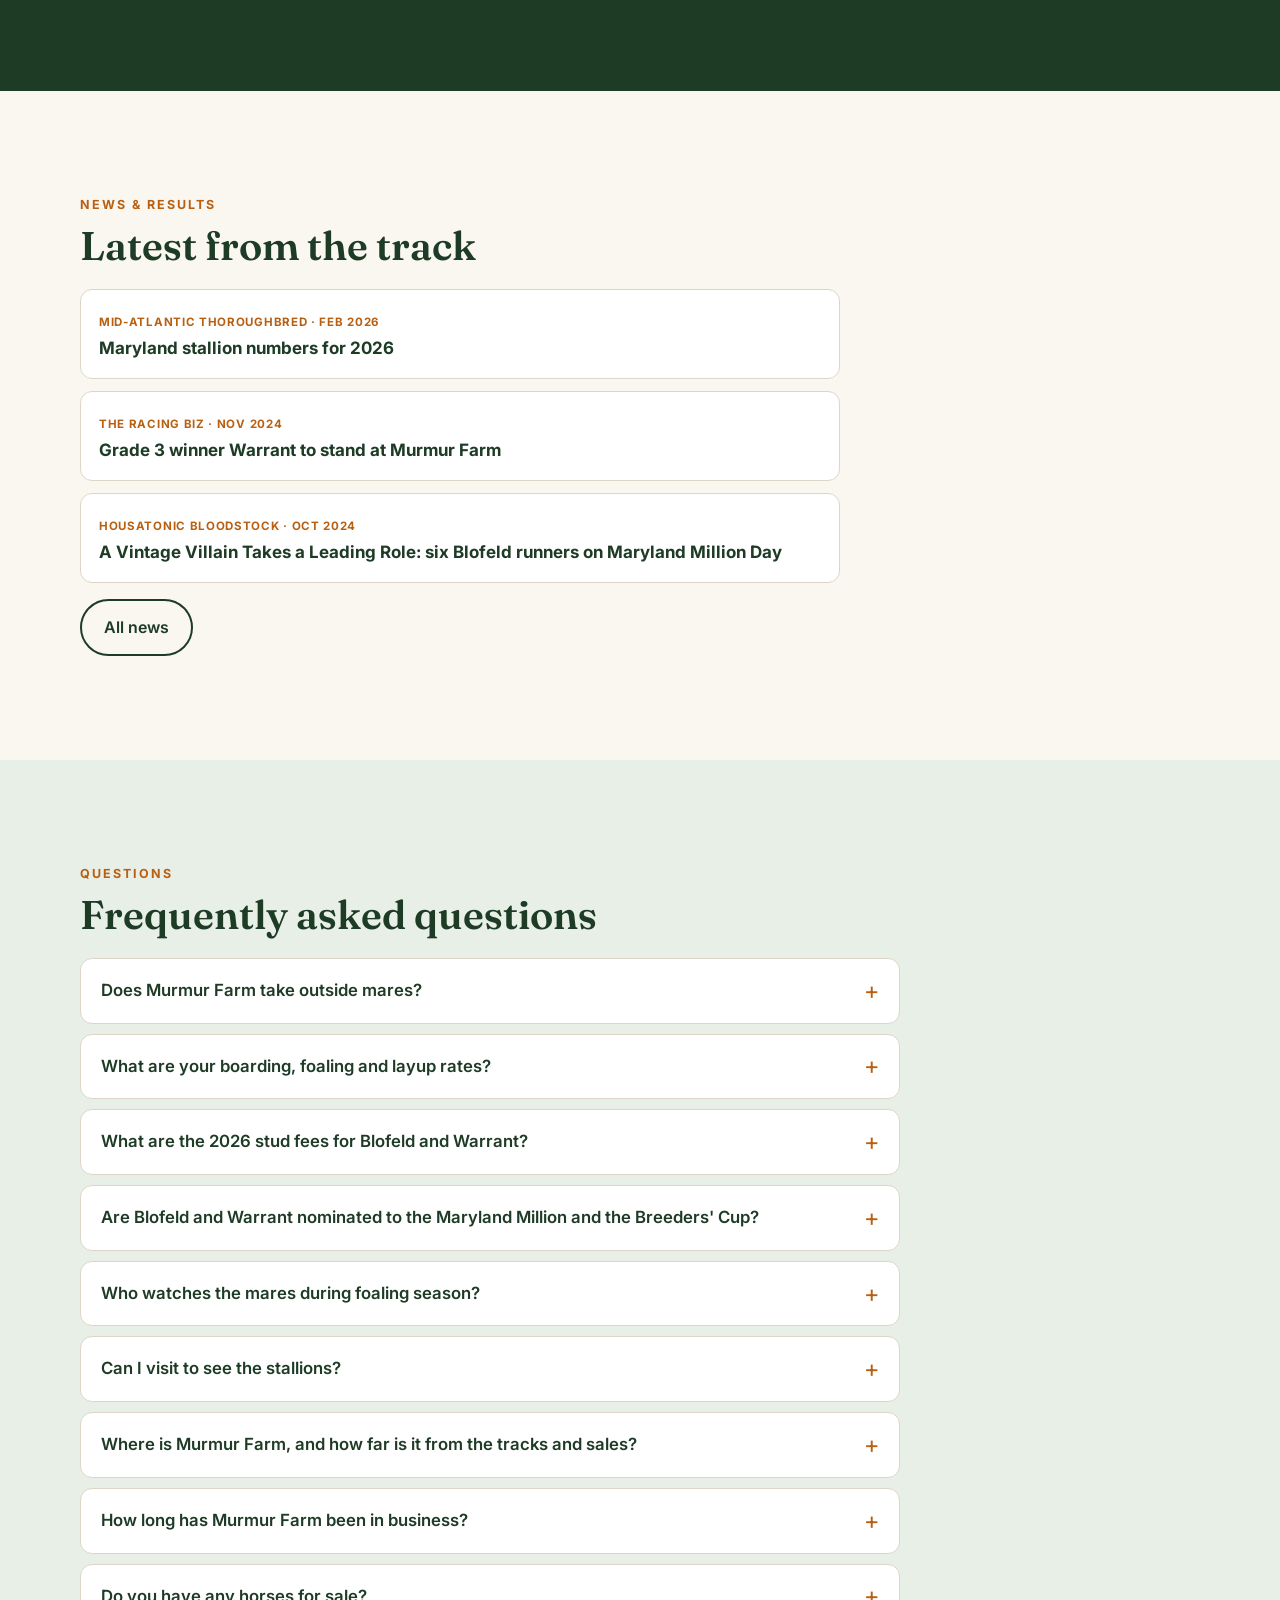
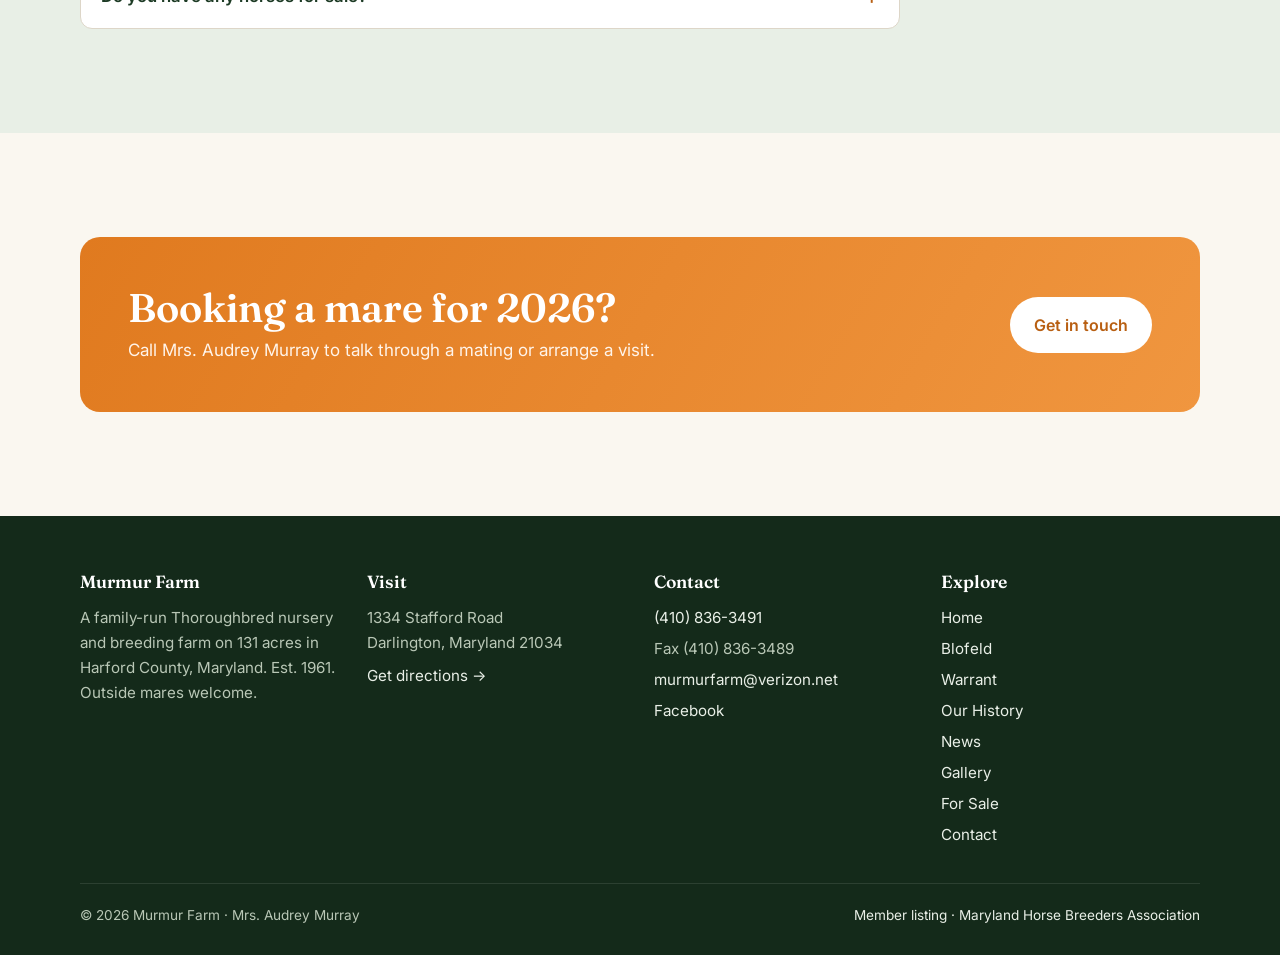
==== commit af141e42: "Update news & rebuild pages" ====
--- a/index.html
+++ b/index.html
@@ -13,13 +13,13 @@
   <meta property="og:title" content="Murmur Farm · Thoroughbred Breeding in Darlington, Maryland">
   <meta property="og:description" content="Murmur Farm is a family-run Thoroughbred nursery and breeding farm on 131 acres in Darlington, Maryland, standing Blofeld and Warrant for 2026.">
   <meta property="og:url" content="https://smurray88.github.io/Murmur-Farm/">
-  <meta property="og:image" content="https://murmurfarm.com/Sign.jpg">
+  <meta property="og:image" content="https://smurray88.github.io/Murmur-Farm/photos/sign.jpg">
   <meta property="og:image:alt" content="The Murmur Farm sign at the entrance on Stafford Road">
   <meta name="twitter:card" content="summary_large_image">
-  <meta name="twitter:image" content="https://murmurfarm.com/Sign.jpg">
+  <meta name="twitter:image" content="https://smurray88.github.io/Murmur-Farm/photos/sign.jpg">
   <meta name="geo.region" content="US-MD">
   <meta name="geo.placename" content="Darlington, Maryland">
-  <script type="application/ld+json">{"@context": "https://schema.org", "@type": "LocalBusiness", "@id": "https://murmurfarm.com/#farm", "name": "Murmur Farm", "description": "Family-run Thoroughbred nursery and breeding farm on 131 acres in Darlington, Maryland, offering boarding, breeding, foaling, layups and sales prep, and standing the stallions Blofeld and Warrant.", "url": "https://murmurfarm.com/", "image": "https://murmurfarm.com/Sign.jpg", "telephone": "+1-410-836-3491", "faxNumber": "+1-410-836-3489", "email": "murmurfarm@verizon.net", "foundingDate": "1961", "founder": [{"@type": "Person", "name": "Allen Murray"}, {"@type": "Person", "name": "Audrey Murray"}], "address": {"@type": "PostalAddress", "streetAddress": "1334 Stafford Road", "addressLocality": "Darlington", "addressRegion": "MD", "postalCode": "21034", "addressCountry": "US"}, "geo": {"@type": "GeoCoordinates", "latitude": 39.626205, "longitude": -76.183938}, "hasMap": "https://www.google.com/maps/search/?api=1&query=1334+Stafford+Road+Darlington+MD+21034", "areaServed": ["Maryland", "Pennsylvania", "Delaware", "Mid-Atlantic United States"], "sameAs": ["https://www.facebook.com/share/1CnTeYEJyW/", "https://marylandthoroughbred.com/cms/index.php/directory-home/22-murmur-farm"], "knowsAbout": ["Thoroughbred breeding", "Foaling", "Mare care", "Horse boarding", "Layups", "Sales preparation"], "makesOffer": [{"@type": "Offer", "itemOffered": {"@type": "Service", "name": "Permanent and seasonal horse boarding (outside mares welcome)"}}, {"@type": "Offer", "itemOffered": {"@type": "Service", "name": "Thoroughbred breeding"}}, {"@type": "Offer", "itemOffered": {"@type": "Service", "name": "Foaling with overnight watch"}}, {"@type": "Offer", "itemOffered": {"@type": "Service", "name": "Layups"}}, {"@type": "Offer", "itemOffered": {"@type": "Service", "name": "Sales preparation"}}, {"@type": "Offer", "itemOffered": {"@type": "Service", "name": "Stallion showings"}}]}</script>
+  <script type="application/ld+json">{"@context": "https://schema.org", "@type": "LocalBusiness", "@id": "https://murmurfarm.com/#farm", "name": "Murmur Farm", "description": "Family-run Thoroughbred nursery and breeding farm on 131 acres in Darlington, Maryland, offering boarding, breeding, foaling, layups and sales prep, and standing the stallions Blofeld and Warrant.", "url": "https://murmurfarm.com/", "image": "https://smurray88.github.io/Murmur-Farm/photos/sign.jpg", "telephone": "+1-410-836-3491", "faxNumber": "+1-410-836-3489", "email": "murmurfarm@verizon.net", "foundingDate": "1961", "founder": [{"@type": "Person", "name": "Allen Murray"}, {"@type": "Person", "name": "Audrey Murray"}], "address": {"@type": "PostalAddress", "streetAddress": "1334 Stafford Road", "addressLocality": "Darlington", "addressRegion": "MD", "postalCode": "21034", "addressCountry": "US"}, "geo": {"@type": "GeoCoordinates", "latitude": 39.626205, "longitude": -76.183938}, "hasMap": "https://www.google.com/maps/search/?api=1&query=1334+Stafford+Road+Darlington+MD+21034", "areaServed": ["Maryland", "Pennsylvania", "Delaware", "Mid-Atlantic United States"], "sameAs": ["https://www.facebook.com/share/1CnTeYEJyW/", "https://marylandthoroughbred.com/cms/index.php/directory-home/22-murmur-farm"], "knowsAbout": ["Thoroughbred breeding", "Foaling", "Mare care", "Horse boarding", "Layups", "Sales preparation"], "makesOffer": [{"@type": "Offer", "itemOffered": {"@type": "Service", "name": "Permanent and seasonal horse boarding (outside mares welcome)"}}, {"@type": "Offer", "itemOffered": {"@type": "Service", "name": "Thoroughbred breeding"}}, {"@type": "Offer", "itemOffered": {"@type": "Service", "name": "Foaling with overnight watch"}}, {"@type": "Offer", "itemOffered": {"@type": "Service", "name": "Layups"}}, {"@type": "Offer", "itemOffered": {"@type": "Service", "name": "Sales preparation"}}, {"@type": "Offer", "itemOffered": {"@type": "Service", "name": "Stallion showings"}}]}</script>
   <script type="application/ld+json">{"@context": "https://schema.org", "@type": "WebSite", "name": "Murmur Farm", "url": "https://murmurfarm.com/"}</script>
   <script type="application/ld+json">{"@context": "https://schema.org", "@type": "FAQPage", "mainEntity": [{"@type": "Question", "name": "Does Murmur Farm take outside mares?", "acceptedAnswer": {"@type": "Answer", "text": "Yes. Murmur Farm boards, foals and lays up outside mares, not only mares booked to our stallions. Permanent and seasonal boarding are both available."}}, {"@type": "Question", "name": "What are your boarding, foaling and layup rates?", "acceptedAnswer": {"@type": "Answer", "text": "Please call the farm at (410) 836-3491 for current rates."}}, {"@type": "Question", "name": "What are the 2026 stud fees for Blofeld and Warrant?", "acceptedAnswer": {"@type": "Answer", "text": "Blofeld stands for $5,000 live foal and Warrant for $4,500 live foal. Both fees are payable when the foal stands and nurses."}}, {"@type": "Question", "name": "Are Blofeld and Warrant nominated to the Maryland Million and the Breeders' Cup?", "acceptedAnswer": {"@type": "Answer", "text": "Yes. Both stallions are nominated to the Maryland Million and the Breeders' Cup, and stallion compatibility analysis is available for each."}}, {"@type": "Question", "name": "Who watches the mares during foaling season?", "acceptedAnswer": {"@type": "Answer", "text": "A night watchman checks on the mares throughout the night during foaling season."}}, {"@type": "Question", "name": "Can I visit to see the stallions?", "acceptedAnswer": {"@type": "Answer", "text": "Yes. Stallion showings are available by appointment. Call (410) 836-3491 to arrange a visit."}}, {"@type": "Question", "name": "Where is Murmur Farm, and how far is it from the tracks and sales?", "acceptedAnswer": {"@type": "Answer", "text": "Murmur Farm is at 1334 Stafford Road, Darlington, Maryland 21034, in northern Harford County. By road it is about 25 miles to Fair Hill Training Center, about 35 miles to Delaware Park, about 35 miles to the Maryland State Fairgrounds in Timonium, about 40 miles to Pimlico and about 65 miles to Laurel Park."}}, {"@type": "Question", "name": "How long has Murmur Farm been in business?", "acceptedAnswer": {"@type": "Answer", "text": "Allen and Audrey Murray founded Murmur Farm in 1961. The farm stood Our Emblem, sire of 2002 Kentucky Derby and Preakness winner War Emblem."}}, {"@type": "Question", "name": "Do you have any horses for sale?", "acceptedAnswer": {"@type": "Answer", "text": "Not at this time. Call the farm to ask about upcoming offerings."}}]}</script>
   <!-- seo:end -->
@@ -40,7 +40,7 @@
 
 <main>
   <section class="hero">
-    <img class="hero-img" src="https://murmurfarm.com/Sign.jpg" alt="The Murmur Farm sign at the entrance on Stafford Road" onerror="this.remove()">
+    <img class="hero-img" src="photos/sign.jpg" alt="The Murmur Farm sign at the entrance on Stafford Road" onerror="this.remove()">
     <div class="wrap">
       <span class="eyebrow">Est. 1961 · Darlington, Maryland</span>
       <h1>Raising Maryland Thoroughbreds since 1961.</h1>
@@ -59,7 +59,7 @@
       <p class="lead">Both stallions are nominated to the Breeders' Cup and the Maryland Million. Stallion showings are available by appointment.</p>
       <div class="grid grid-2 mt-2">
         <a class="stallion-card reveal" href="blofeld.html">
-          <div class="stallion-visual"><span class="tag">Proven sire</span><span class="initial">B</span><img src="https://murmurfarm.com/Blofeld.jpg" alt="Blofeld" loading="lazy" onerror="this.remove()"></div>
+          <div class="stallion-visual"><span class="tag">Proven sire</span><span class="initial">B</span><img src="photos/blofeld.jpg" alt="Blofeld" loading="lazy" onerror="this.remove()"></div>
           <div class="stallion-body">
             <h3>Blofeld</h3>
             <p class="pedigree">Quality Road – Storm Minstrel, by Storm Cat<br>Gray or roan, 2012 · 16.1 hands</p>
@@ -68,7 +68,7 @@
           </div>
         </a>
         <a class="stallion-card reveal" href="warrant.html">
-          <div class="stallion-visual chestnut"><span class="tag">Young sire</span><span class="initial">W</span><img src="https://murmurfarm.com/Warrant.jpg" alt="Warrant" loading="lazy" onerror="this.remove()"></div>
+          <div class="stallion-visual chestnut"><span class="tag">Young sire</span><span class="initial">W</span><img src="photos/warrant.jpg" alt="Warrant" loading="lazy" onerror="this.remove()"></div>
           <div class="stallion-body">
             <h3>Warrant</h3>
             <p class="pedigree">Constitution – Whisper Number, by First Samurai<br>Chestnut, 2018 · 16.1 hands</p>
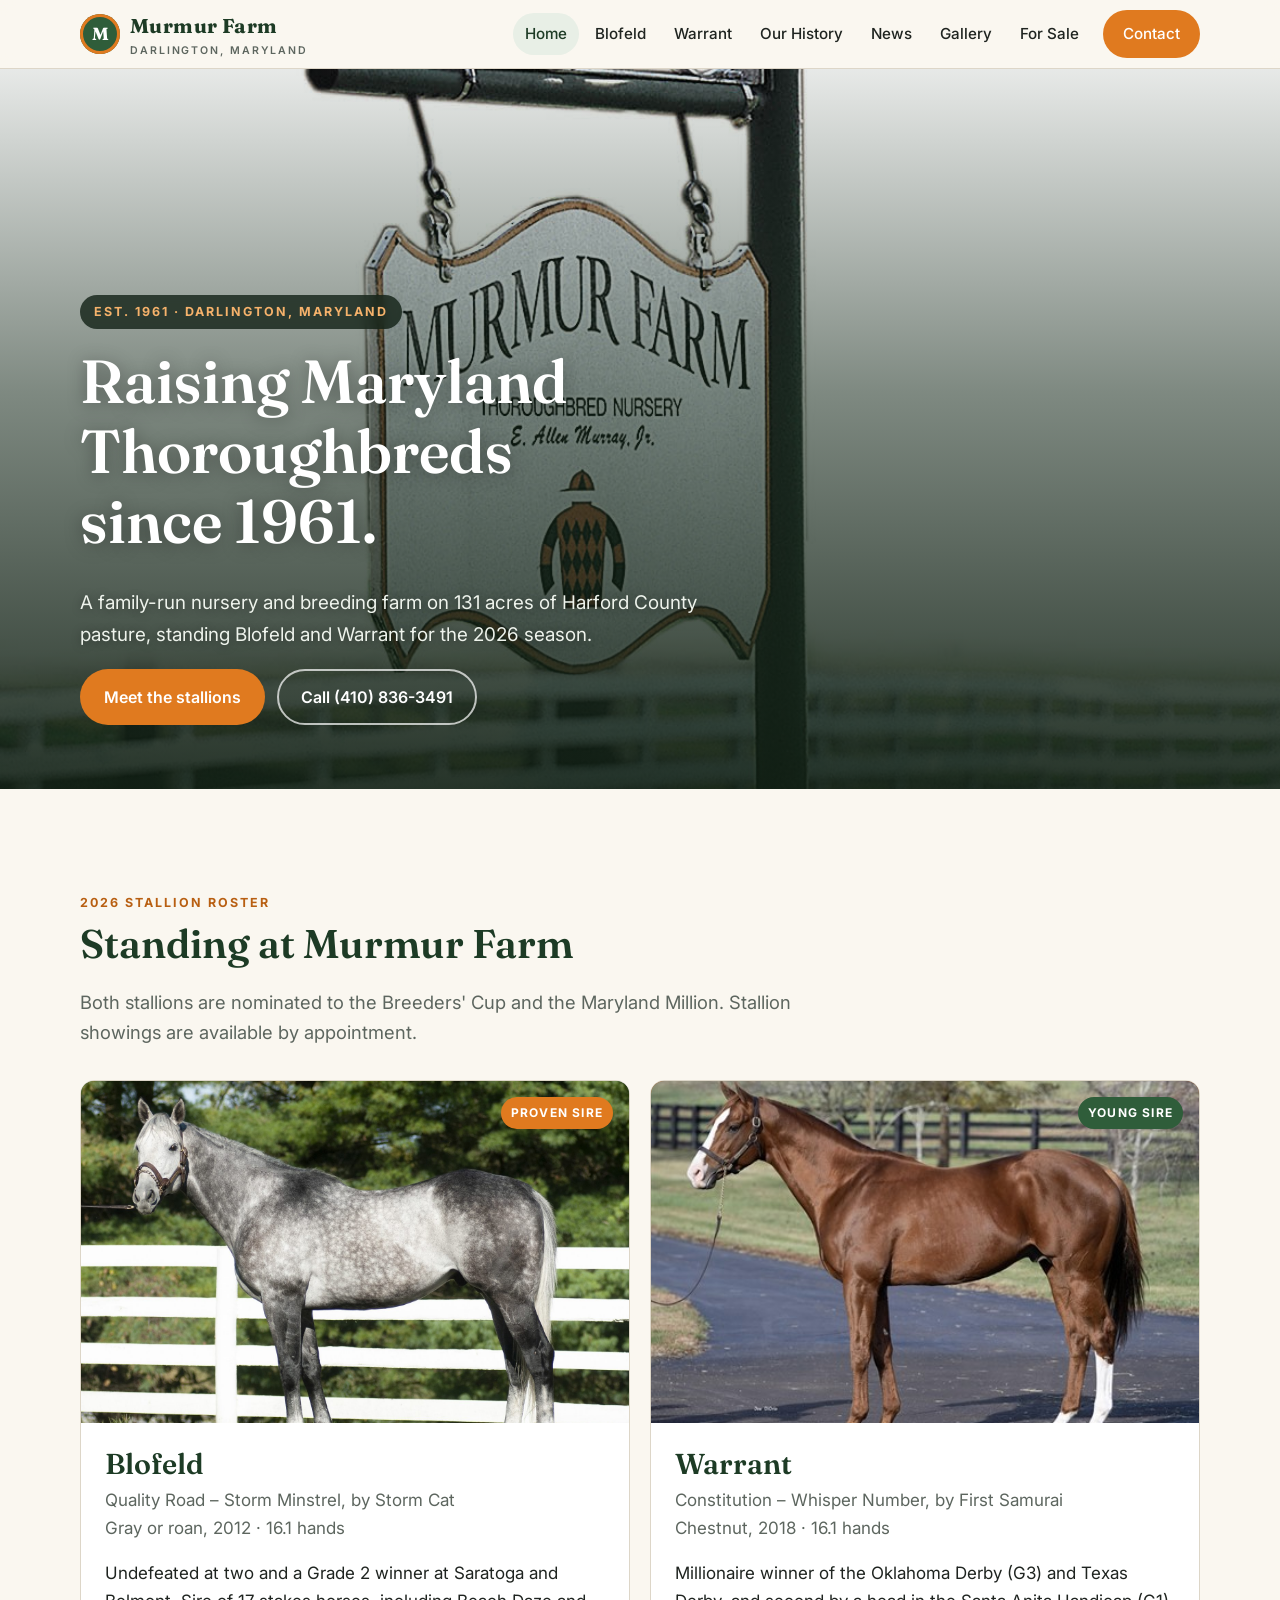
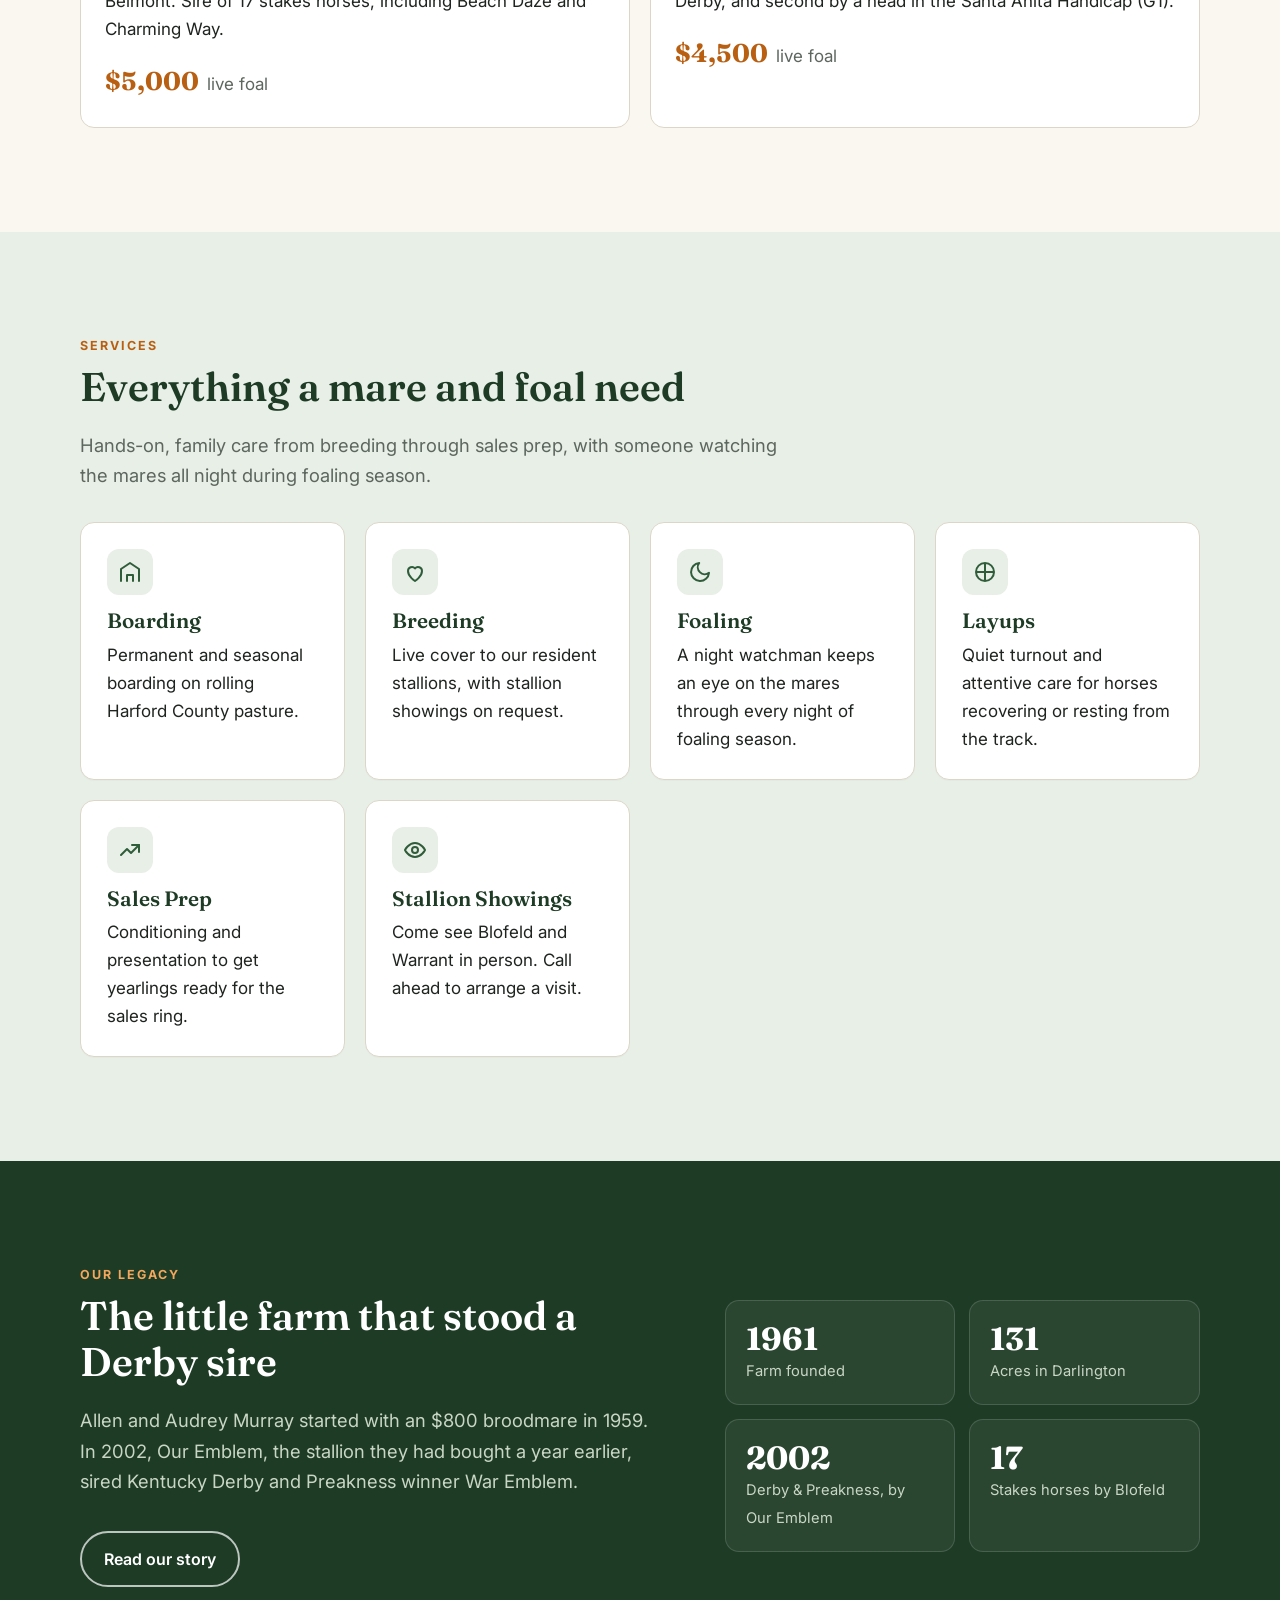
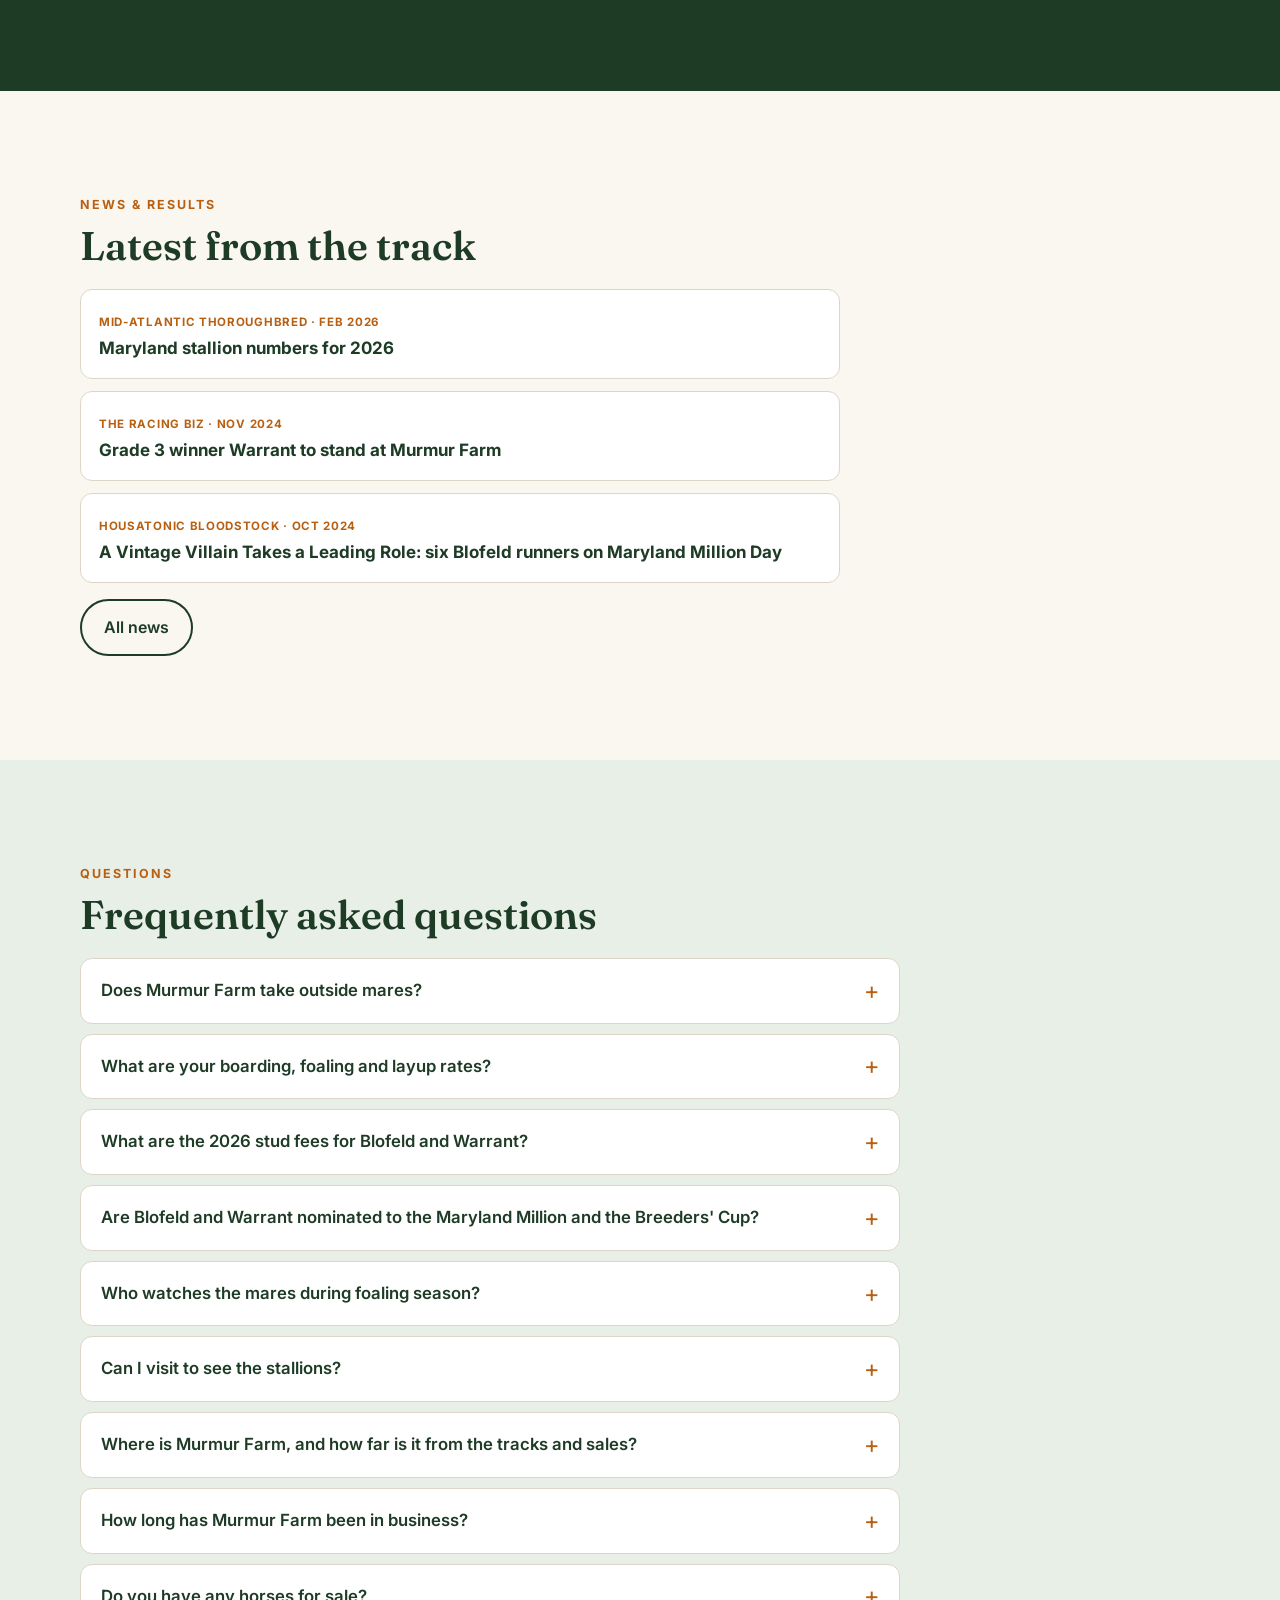
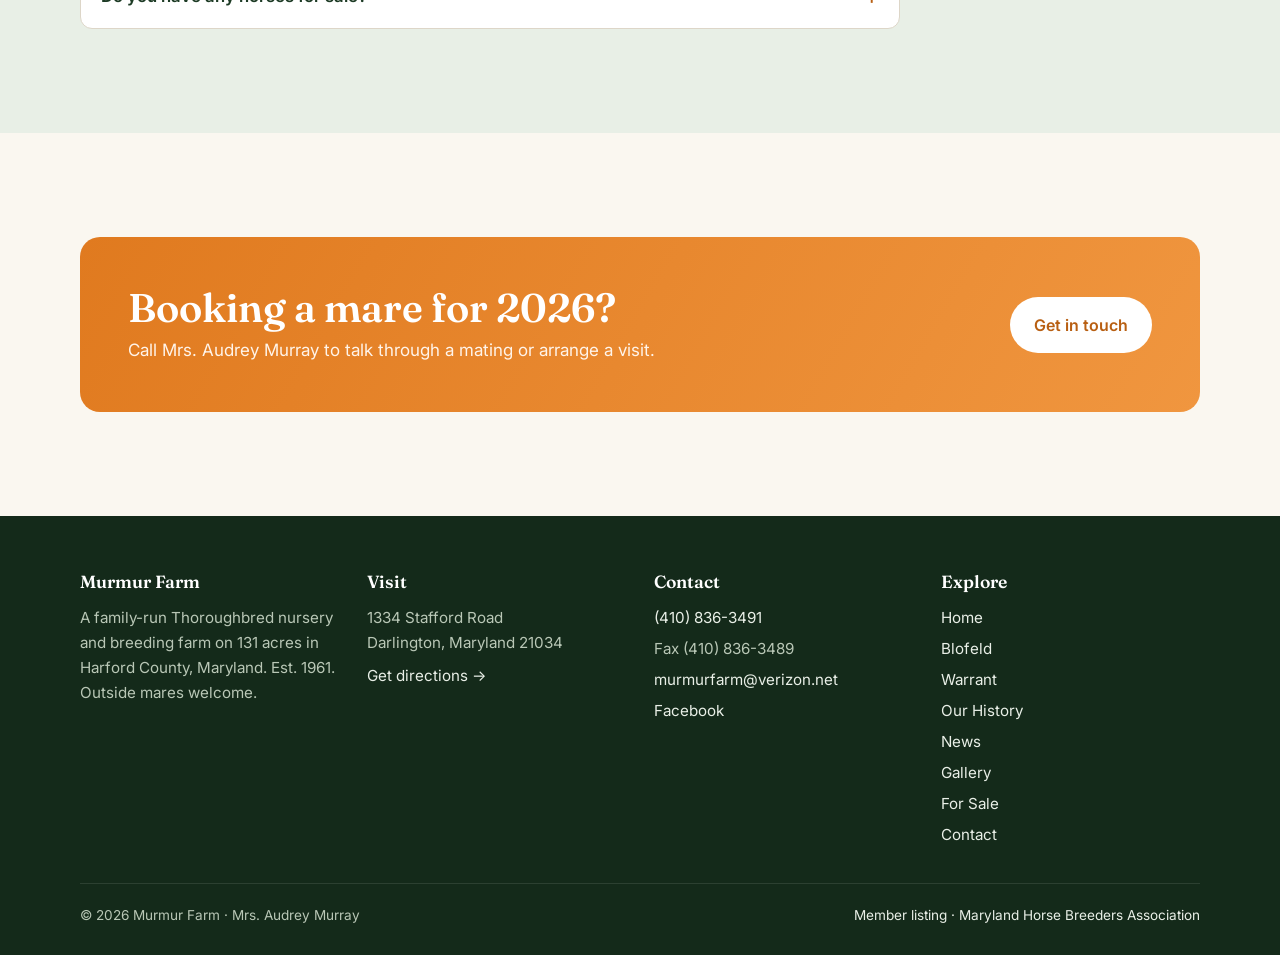
==== commit ffbfb4ce: "Move stallion card labels to the right side of the photo Co-Authored-By: Claude Opus 5.5 <noreply@an" ====
--- a/index.html
+++ b/index.html
@@ -27,7 +27,7 @@
   <link rel="preconnect" href="https://fonts.googleapis.com">
   <link rel="preconnect" href="https://fonts.gstatic.com" crossorigin>
   <link href="https://fonts.googleapis.com/css2?family=Fraunces:opsz,wght@9..144,500;9..144,600;9..144,700&family=Inter:wght@400;500;600;700&display=swap" rel="stylesheet">
-  <link rel="stylesheet" href="assets/styles.css?v=202610230414">
+  <link rel="stylesheet" href="assets/styles.css?v=202610230426">
 </head>
 <body>
 <header id="site-header" class="site-header">
@@ -186,6 +186,6 @@
     <div class="footer-bottom"><span>© 2026 Murmur Farm · Mrs. Audrey Murray</span><a href="https://marylandthoroughbred.com/cms/index.php/directory-home/22-murmur-farm">Member listing · Maryland Horse Breeders Association</a></div>
   </div>
 </footer>
-<script src="assets/site.js?v=202610230414"></script>
+<script src="assets/site.js?v=202610230426"></script>
 </body>
 </html>
--- a/assets/styles.css
+++ b/assets/styles.css
@@ -178,7 +178,7 @@
 .stallion-visual { overflow: hidden; }
 .stallion-visual img { position: absolute; inset: 0; width: 100%; height: 100%; object-fit: cover; object-position: center 30%; }
 .stallion-visual .tag { z-index: 1;
-  position: absolute; left: 16px; top: 16px; background: var(--orange); color: #fff;
+  position: absolute; right: 16px; top: 16px; background: var(--orange); color: #fff;
   font-size: .75rem; font-weight: 700; letter-spacing: .1em; text-transform: uppercase;
   padding: 6px 10px; border-radius: 999px;
 }
